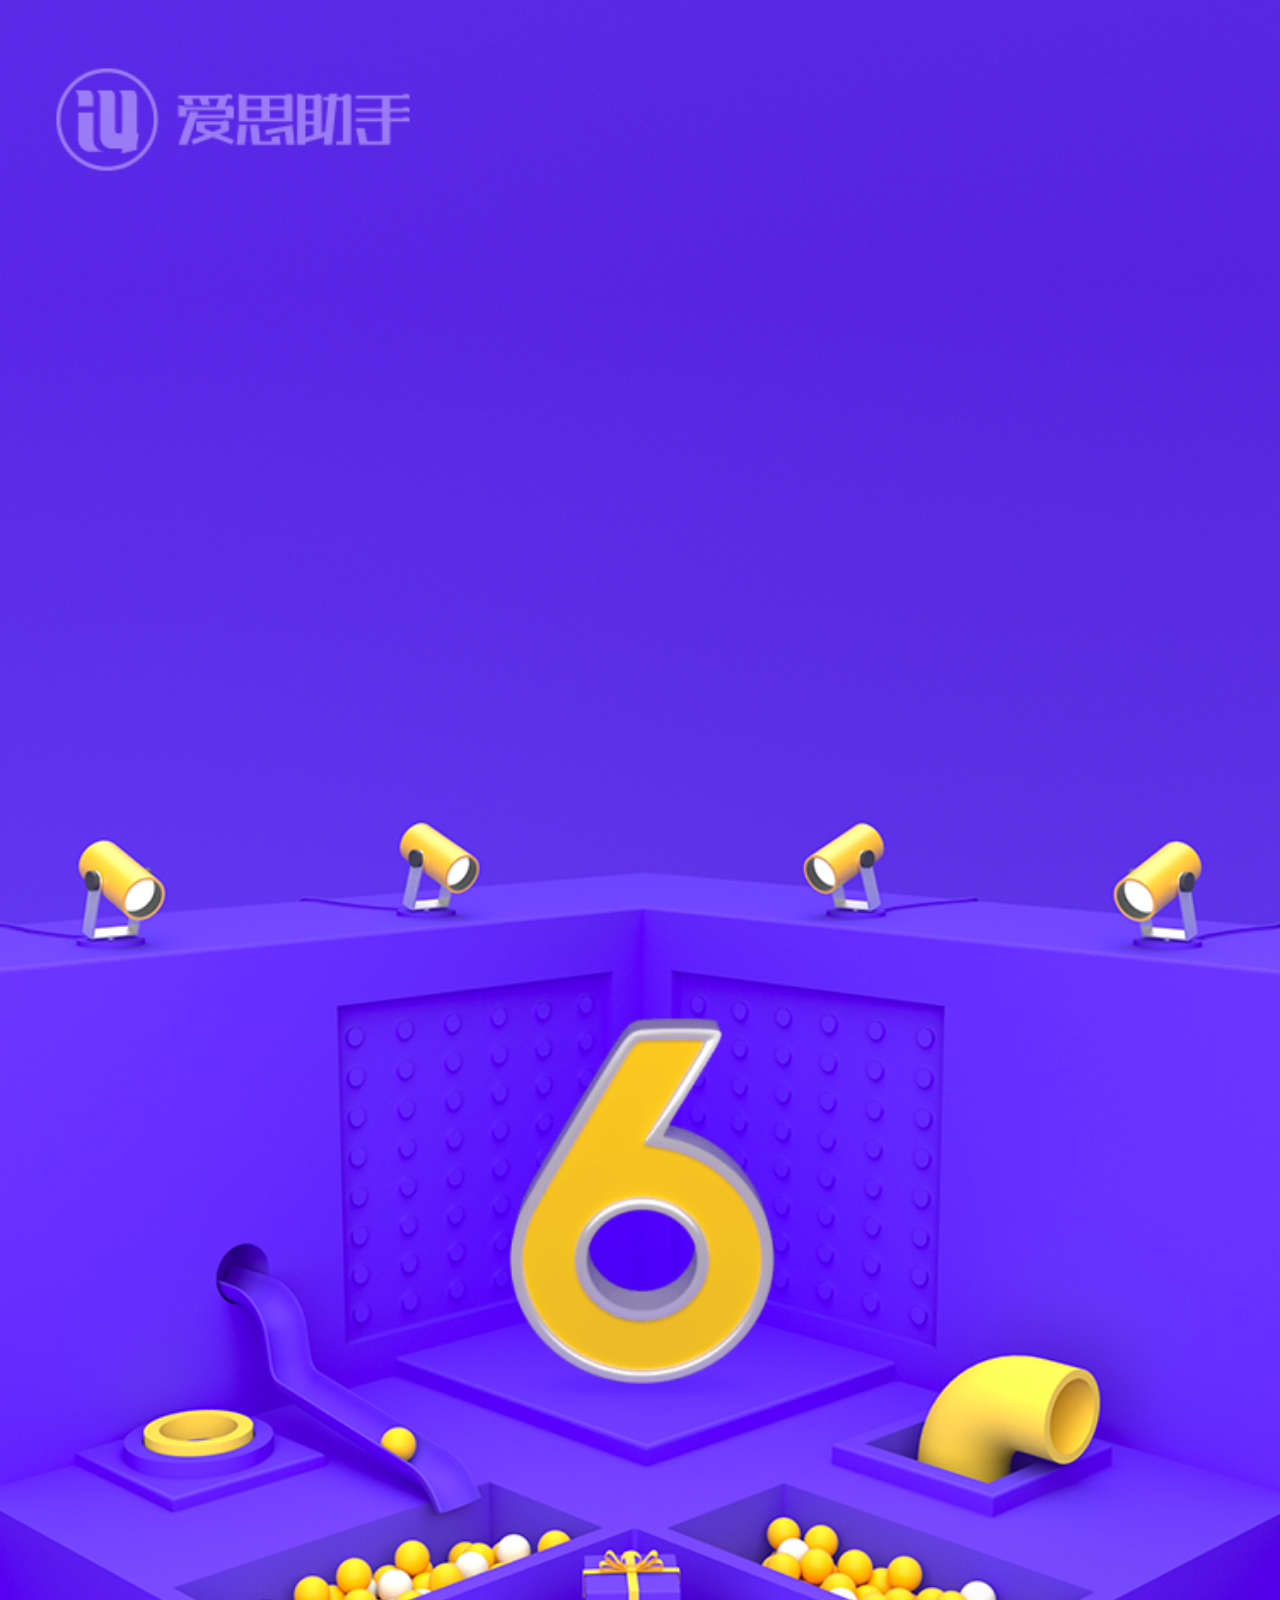
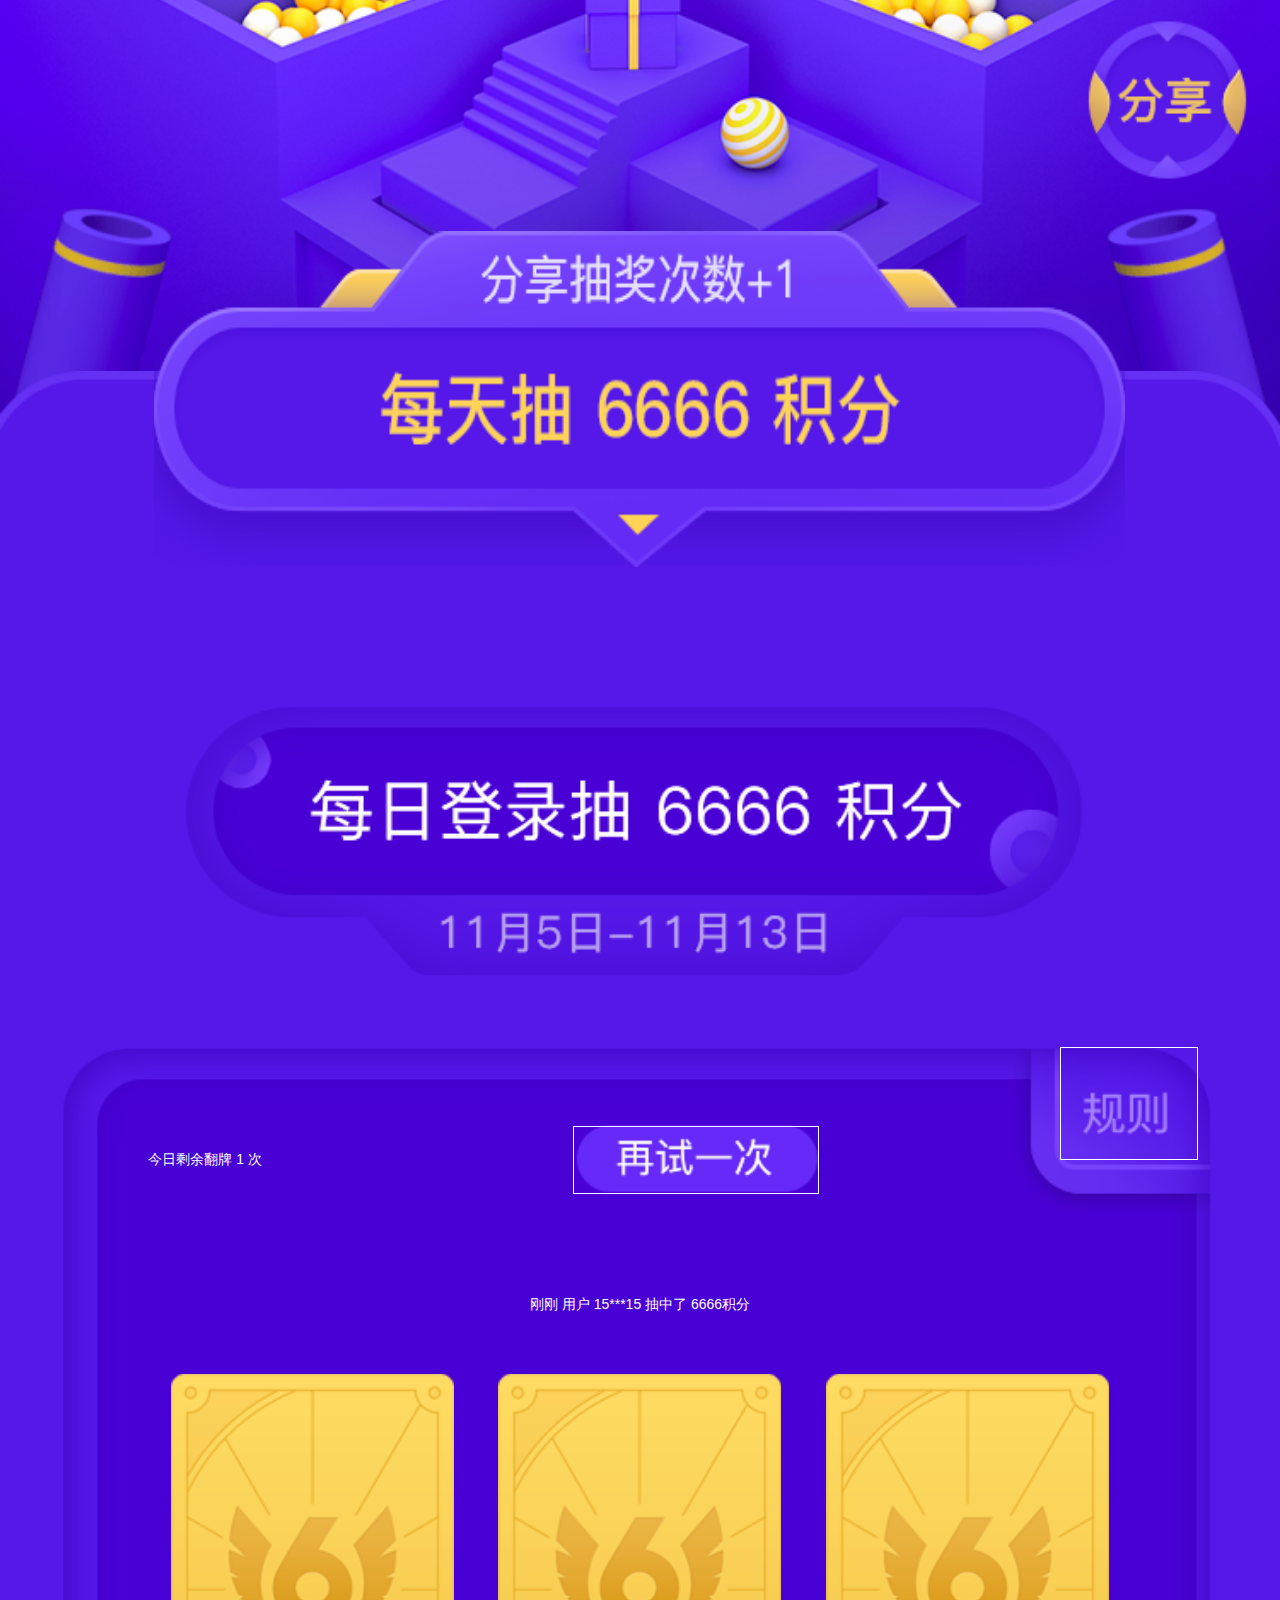
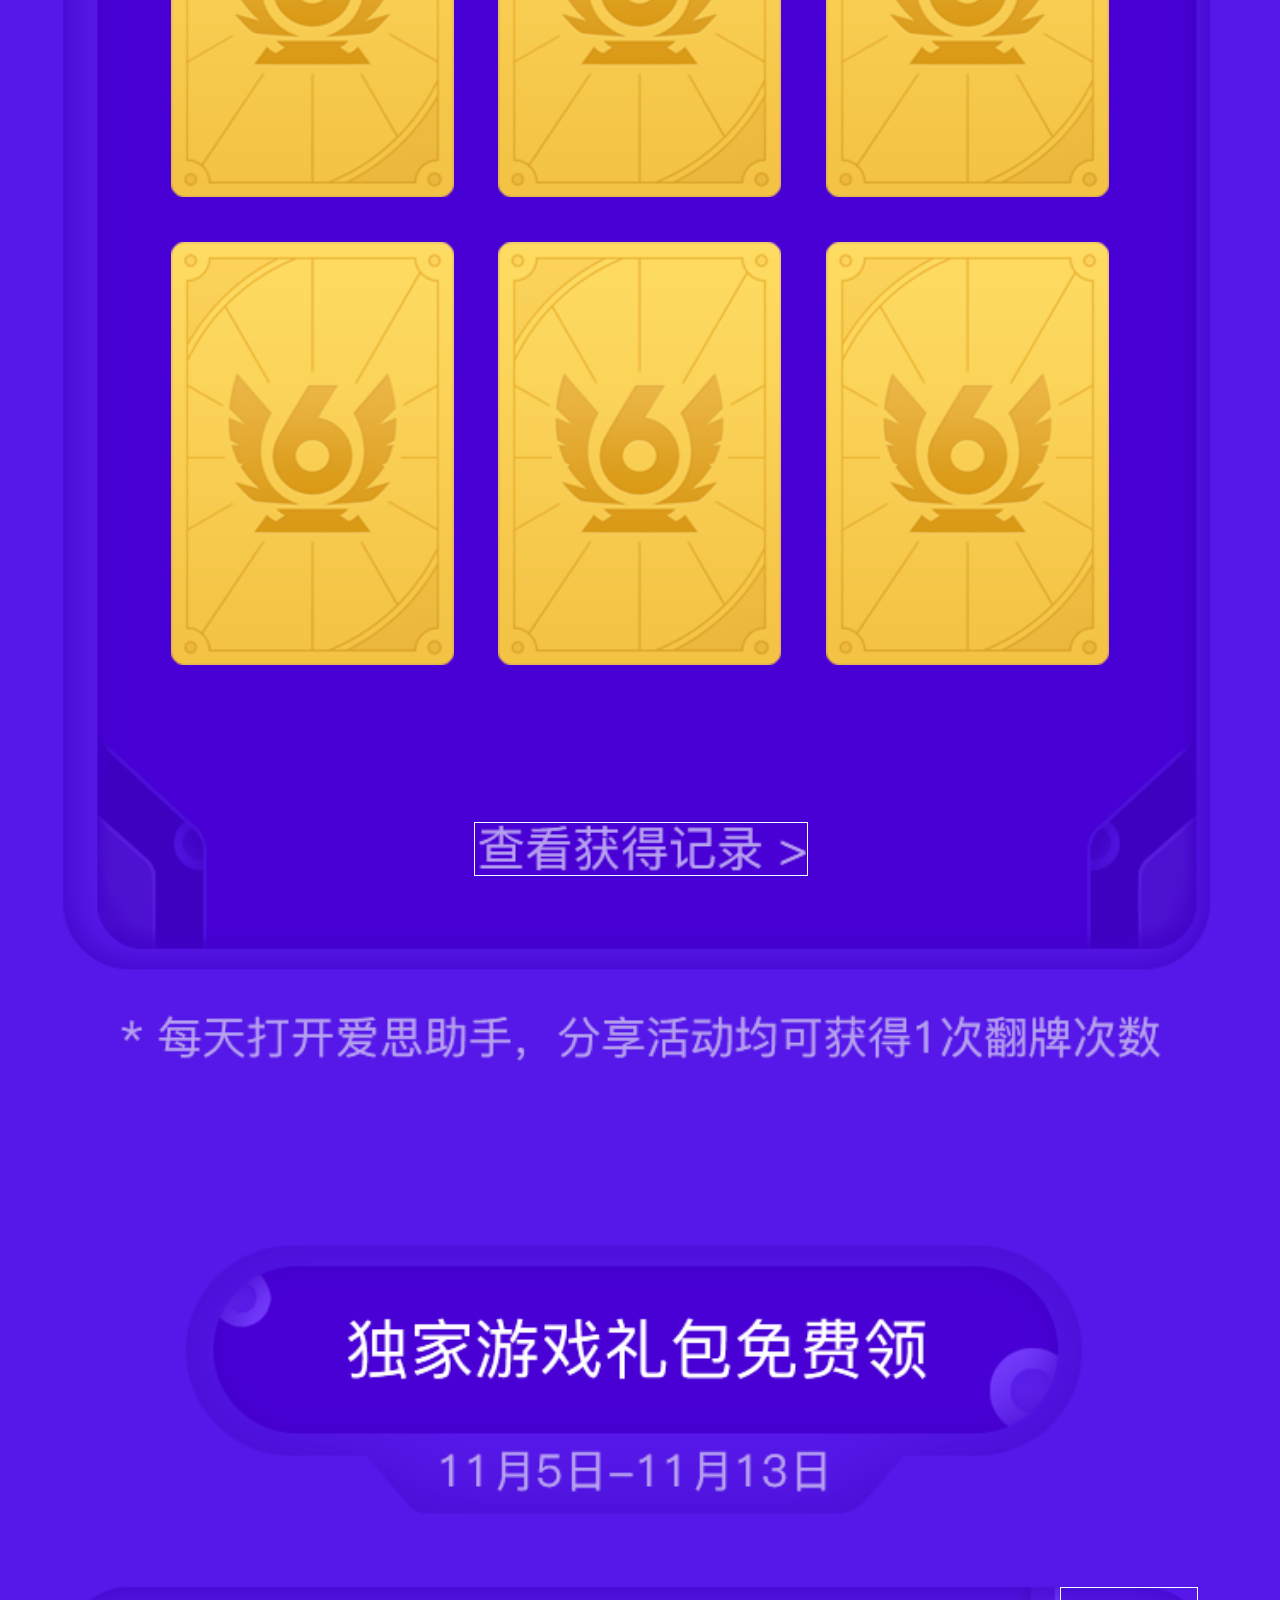
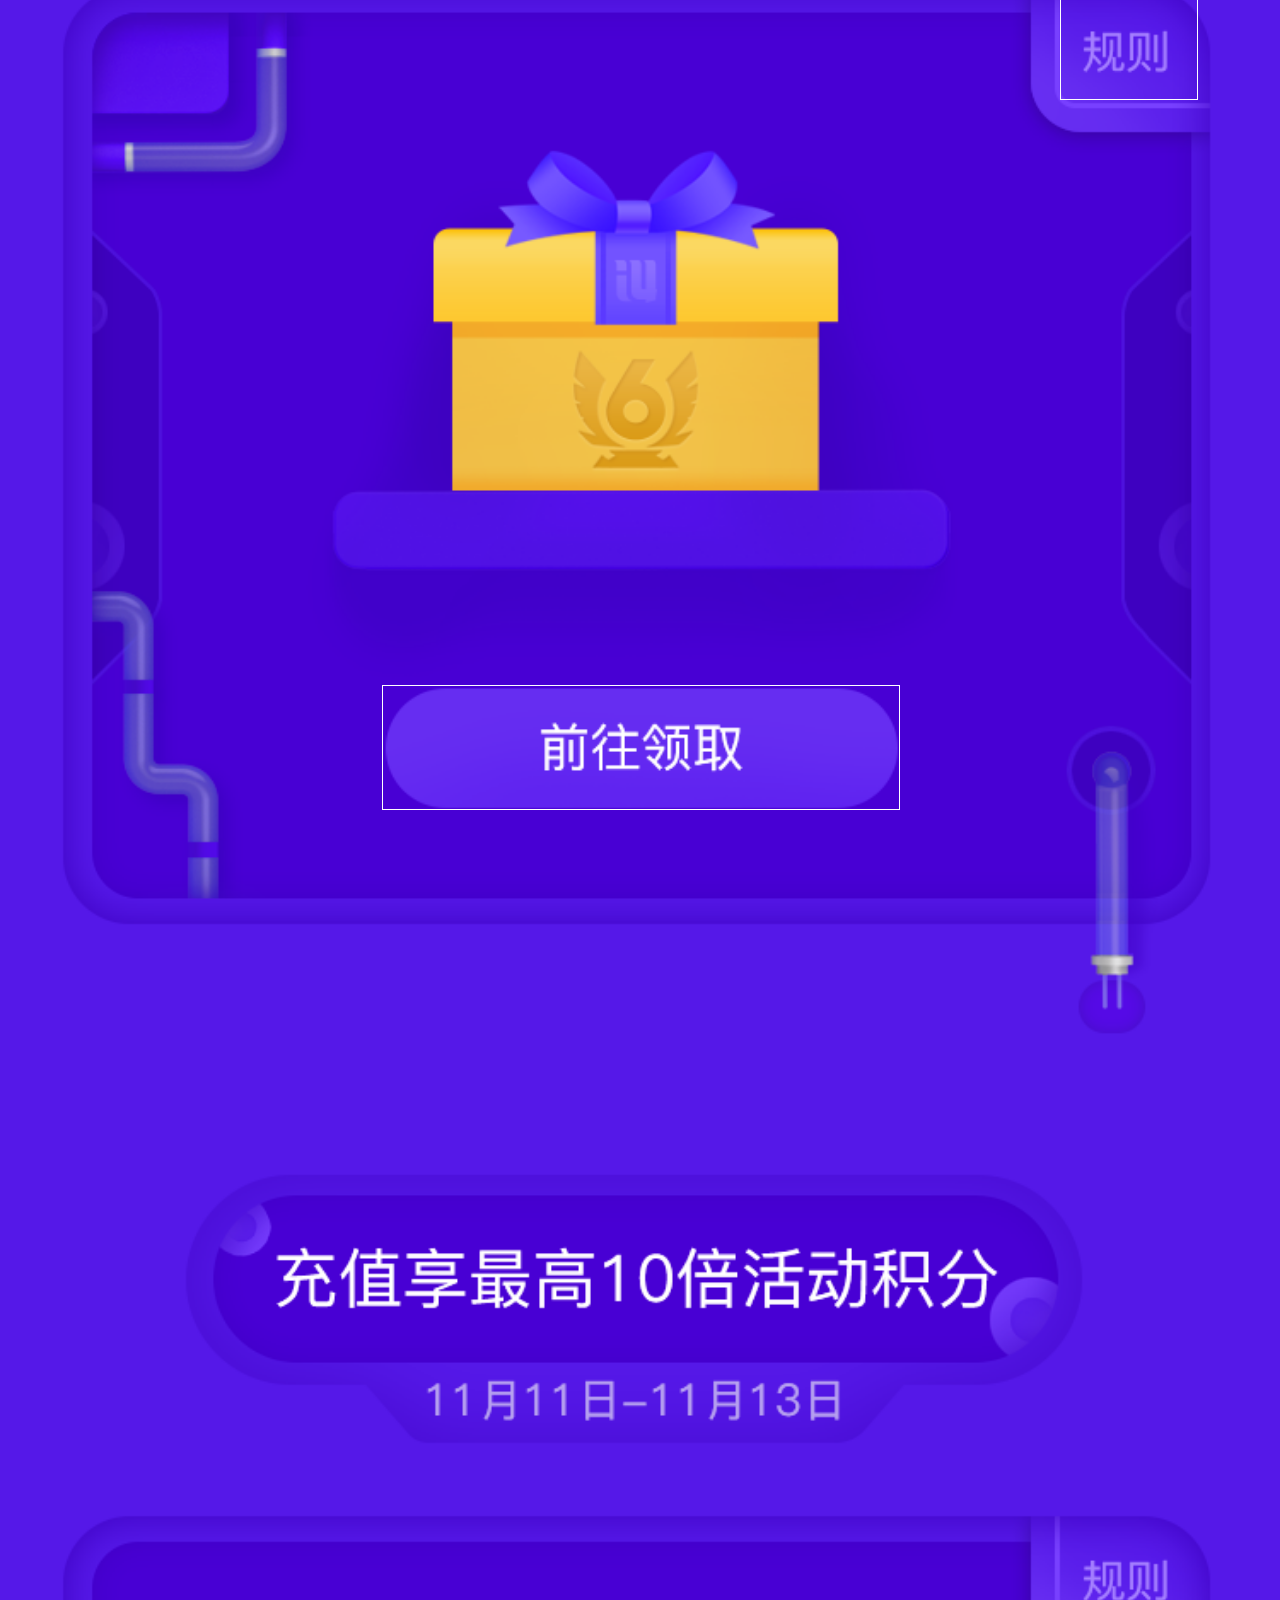
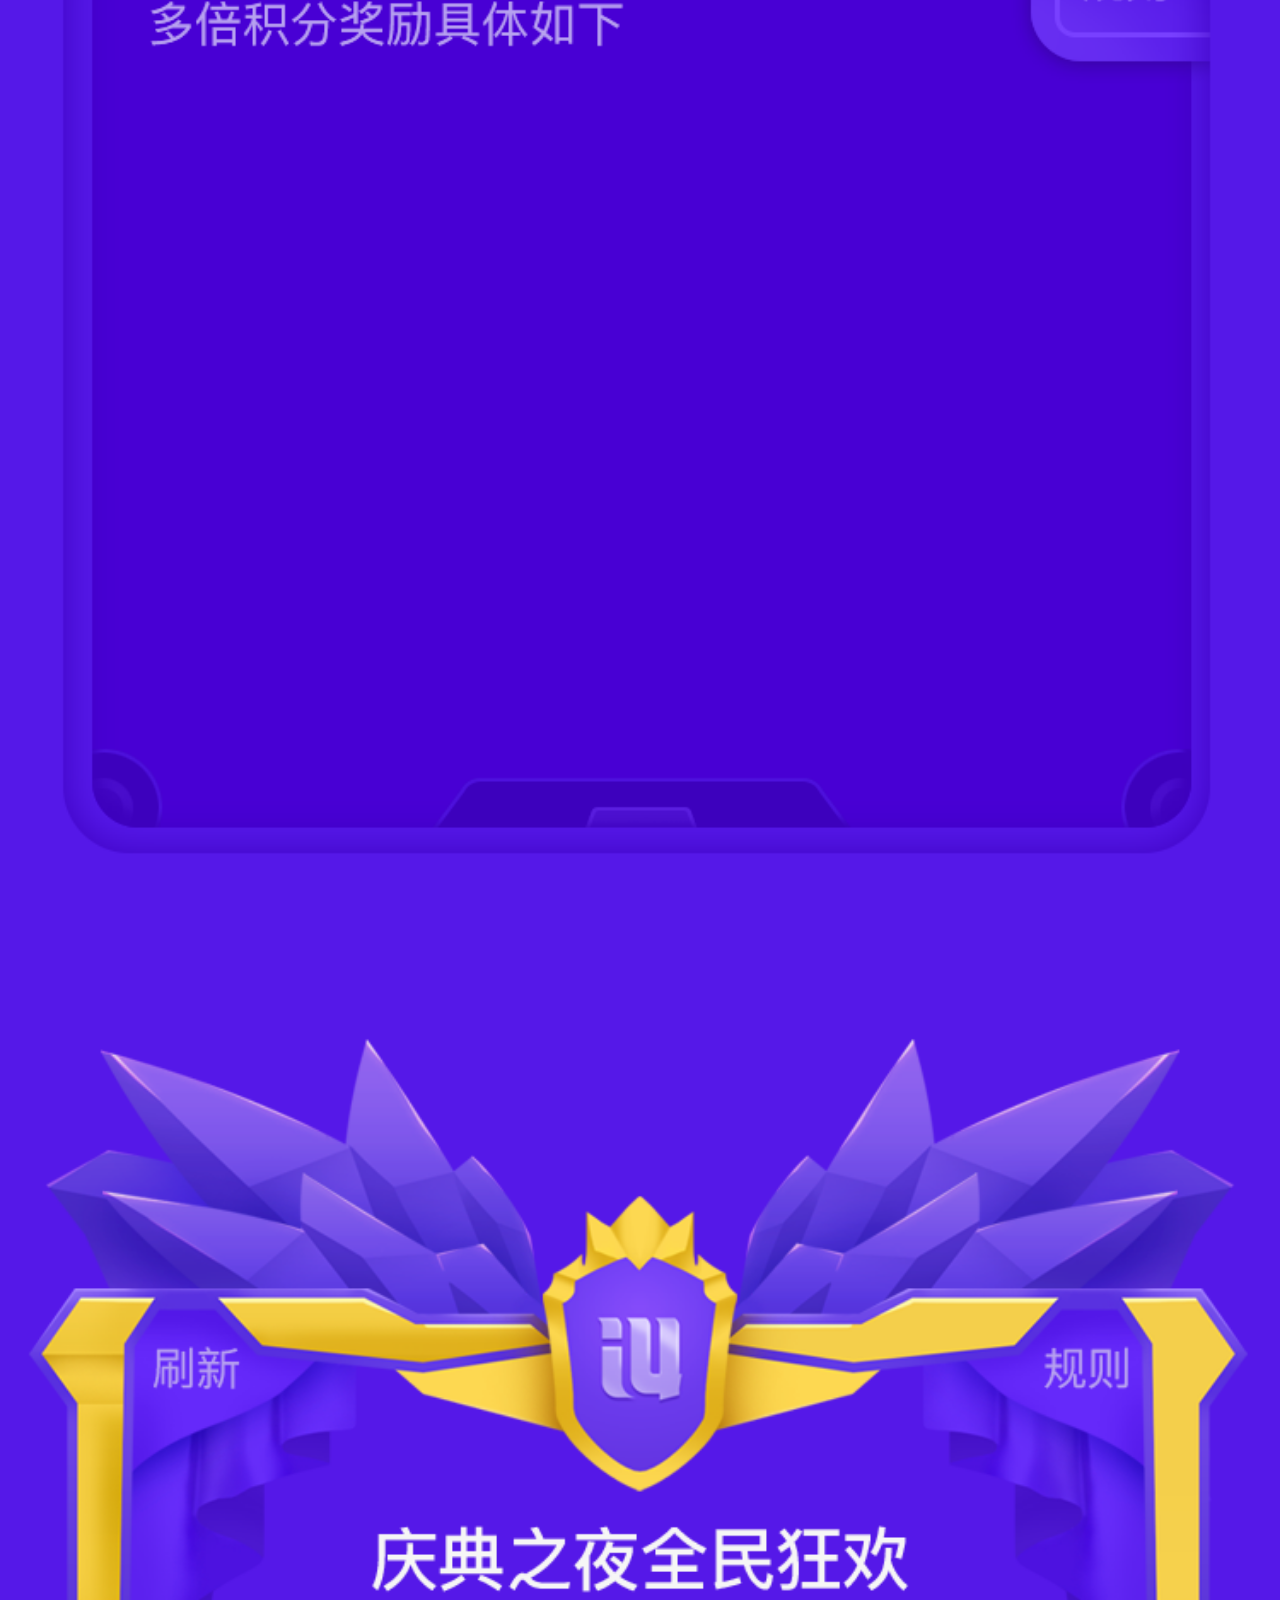
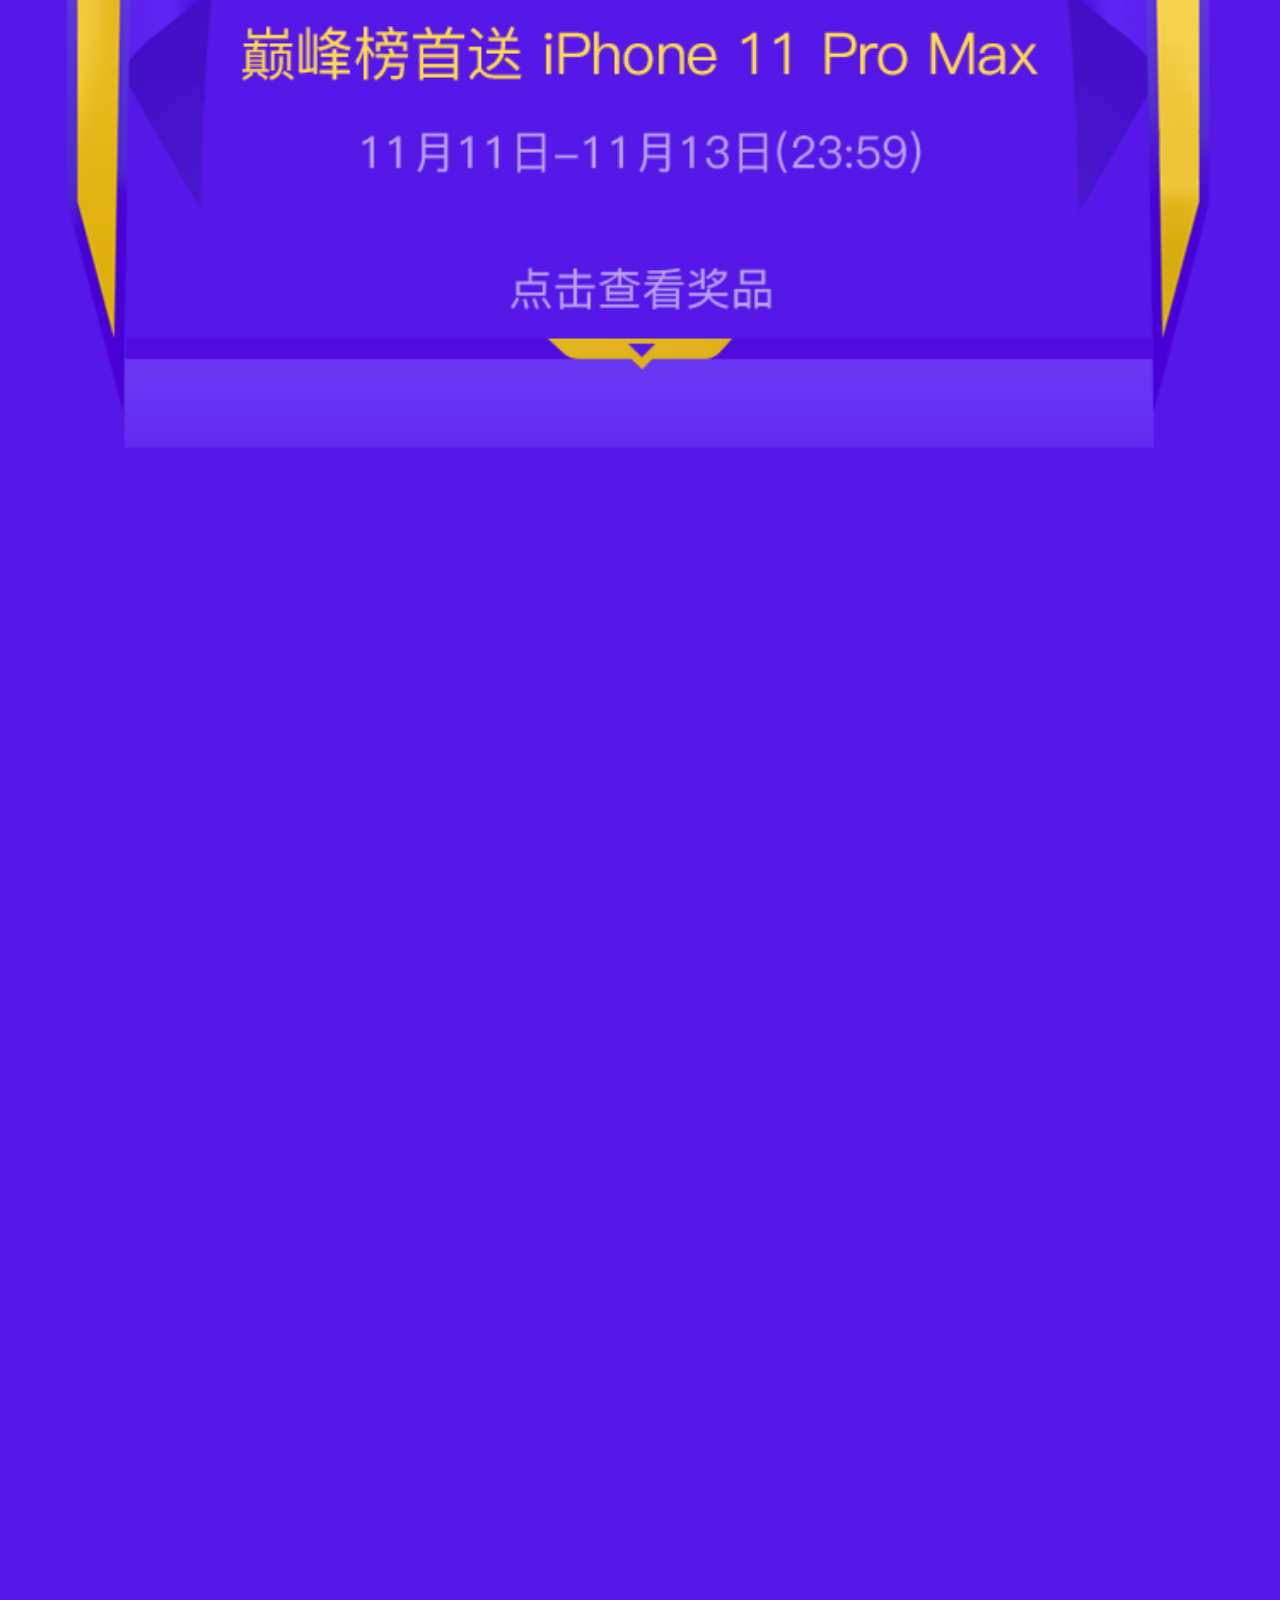
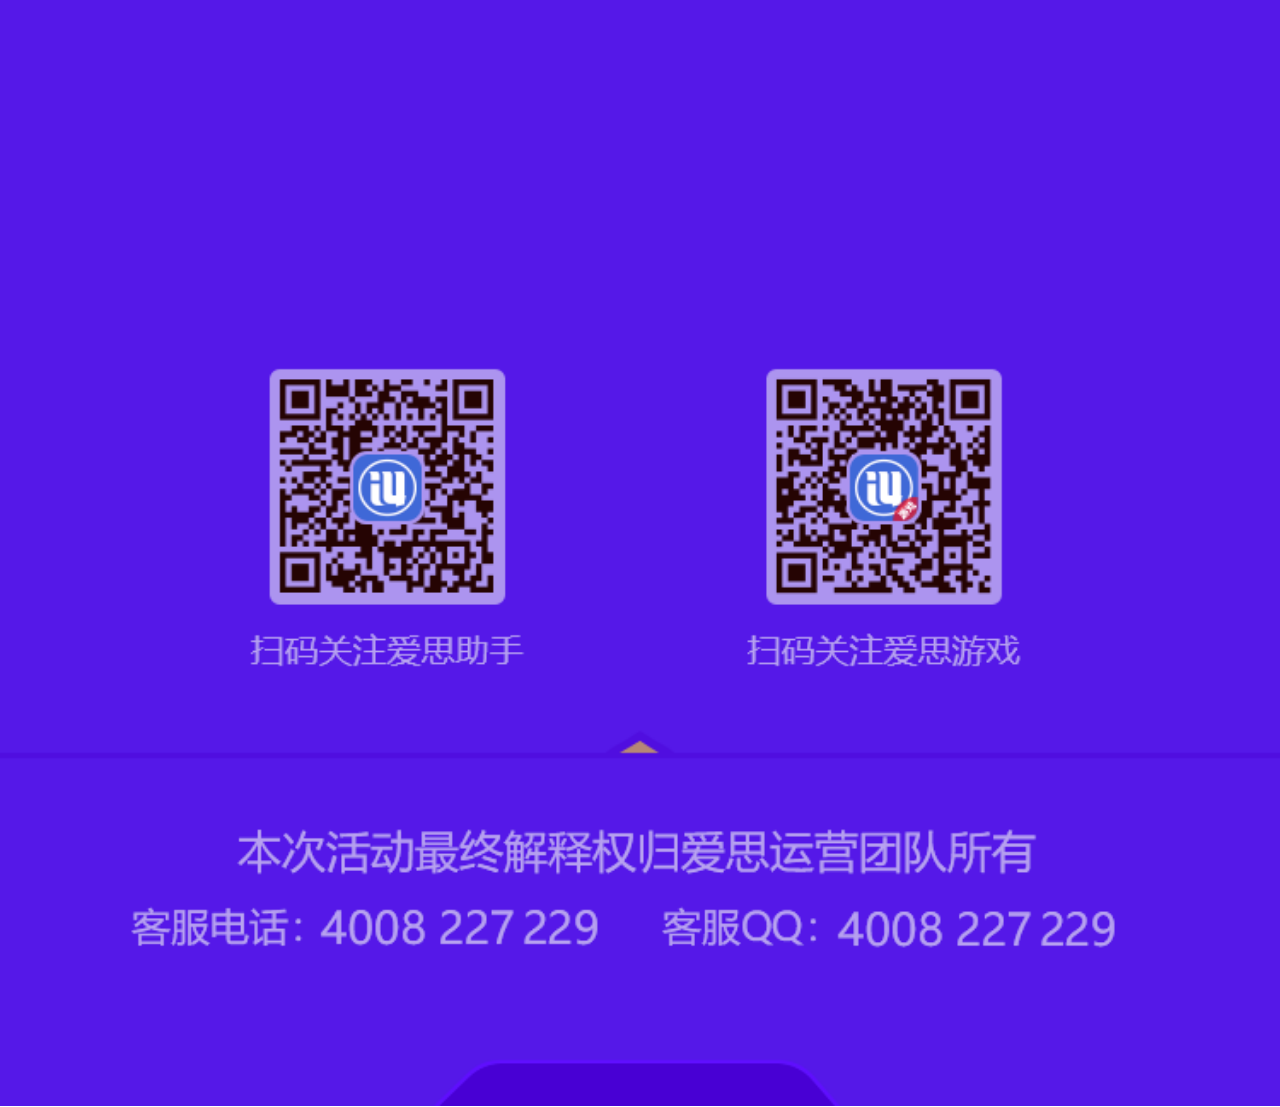
==== index.html @ 92f5e3ea "1" ====
<!DOCTYPE html>
<html lang="en">

<head>
    <meta charset="UTF-8">
    <meta name="viewport"
        content="width=device-width,initial-scale=1.0, minimum-scale=1.0, maximum-scale=1.0, user-scalable=no, viewport-fit=cover">
    <meta http-equiv="X-UA-Compatible" content="ie=edge">
    <meta name="apple-mobile-web-app-status-bar-style" content="black" />
    <meta name="format-detection" content="telephone=no" />
    <meta name="description" content="限时领160元代金券！">
    <title>Document</title>
    <link rel="stylesheet" href="css/lib/common.css">
    <!-- <link rel="stylesheet" href="css/lib/swiper.min.css"> -->
    <link rel="stylesheet" href="css/index.css">
    <link rel="shortcut icon" href="https://d-image.i4.cn/i4web/static2017/img/favicon.png?v=130" />
</head>

<body>
    <!-- <input type="hidden" value="限时领160元代金券！" id="desc">
    <input type="hidden" value="http://d.image.i4.cn/image/icon/2018/03/21/17/1521625241477_492821.png" id="imgUrl"> -->
    <div id="layout">
        <header class="main-top">
            <div></div>
            <div></div>
            <div></div>
        </header>
        <div class="main-center">
            <div class="header"></div>
            <section>
                <div class="c-rule1"></div>
                <p class="s-numberOfTimes middle">今日剩余翻牌 <span>1</span> 次 <span class="c-again"></span></span>
                    <p class="c-title">刚刚 用户 <span>15***15</span> 抽中了 <span>6666积分</span></p>
                    <ul class="clearfix">
                        <li class="a-card"></li>
                        <li class="a-card"></li>
                        <li class="a-card"></li>
                        <li class="a-card"></li>
                        <li class="a-card"></li>
                        <li class="a-card"></li>
                    </ul>
                    <div class="c-record"></div>
            </section>

            <section>
                <div class="c-rule2"></div>
                <div class="c-goForward"></div>
            </section>

            <section>
                <div class="c-rule3"></div>
                <div class="c-ticket1"></div>
                <div class="c-ticket2"></div>
                <div class="c-ticket3"></div>
            </section>

            <section>
                <div class="c-rule4"></div>
                <div class="c-refresh"></div>
                <div class="c-trophy"></div>
                <div class="c-MoreLoad"></div>
            </section>

        </div>
        <footer class="main-footer">

        </footer>

        <script src="js/lib/ajax.js"></script>
        <!-- <script src="js/lib/swiper.min.js"></script> -->
        <!-- <script src="https://res2.wx.qq.com/open/js/jweixin-1.4.0.js"></script> -->
        <!-- <script src="js/lib/frameAnimation.js"></script> -->
        <!-- <script src="js/lib/share.js"></script> -->
        <script src="js/lib/common.js"></script>
        <script src="js/index.js"></script>
</body>

</html>
---- css/lib/common.css ----
/* 基本样式 */
html,
body,
h1,
h2,
h3,
h4,
h5,
h6,
div,
dl,
dt,
dd,
ul,
ol,
li,
p,
blockquote,
pre,
hr,
figure,
table,
caption,
th,
td,
form,
fieldset,
legend,
input,
button,
textarea,
menu {
  margin: 0;
  padding: 0;
}
header,
footer,
section,
article,
aside,
nav,
hgroup,
address,
figure,
figcaption,
menu,
details {
  display: block;
}
h1,
h2,
h3,
h4,
h5,
h6,
small {
  font-size: 100%;
  font-weight: normal;
}
i,
cite,
caption,
em,
var,
code,
strong,
address,
dfn {
  font-style: normal;
  font-weight: normal;
}
img {
  border: none;
}
ol,
ul,
li {
  list-style: none;
}
a {
  color: #555;
  text-decoration: none;
}
a:focus {
  outline: none;
}
a:hover {
  text-decoration: none;
}
a:link {
}
a:visited {
}
a:active {
}
input,
textarea,
select,
button {
  cursor: pointer;
  border: 0;
  background-color: transparent;
  outline: none;
}
table {
  border-collapse: collapse;
  border-spacing: 0;
}
input::-ms-clear,
input::-ms-reveal {
  display: none;
}
/* html {
  overflow-y: scroll;
  font-size: 100px;
} */
html {
  font-size: calc(100vw / 7.5);
  /* font-size: 100px; */
}

body {
  background: #fff;
  color: #555;
  font-size: 14px;
  font-family: "Microsoft Yahei", "Helvetica Neue", Arial, sans-serif;
  padding-top: calc(constant(safe-area-inset-top) * 2);
  /* iOS 11.0-iOS 11.1 */
  padding-top: calc(env(safe-area-inset-top) * 2);
  /* iOS 11.2 */
  padding-left: calc(constant(safe-area-inset-left) * 2);
  padding-left: calc(env(safe-area-inset-left) * 2);
  padding-right: calc(constant(safe-area-inset-right) * 2);
  padding-right: calc(env(safe-area-inset-right) * 2);
  padding-bottom: calc(constant(safe-area-inset-bottom) * 2);
  padding-bottom: calc(env(safe-area-inset-bottom) * 2);
}

.middle::before {
  content: " ";
  display: inline-block;
  vertical-align: middle;
  height: 100%;
}
.clearfix:after {
  content: ".";
  display: block;
  height: 0;
  clear: both;
  visibility: hidden;
  overflow: hidden;
}
.clearfix {
  *zoom: 1;
}

#layout {
  overflow: hidden;
  box-sizing: border-box;
  position: relative;
}

/* 基本样式 */

.modal-open {
  position: fixed;
  height: 100%;
}
/* 单行 */
.moreWord {
  overflow: hidden;
  text-overflow: ellipsis; /*超出部分以省略号显示*/
  white-space: nowrap;
}
/* 多行 */
.moreMWord {
  display: -webkit-box;
  overflow: hidden;
  word-break: break-all;
  text-overflow: ellipsis;
  -webkit-line-clamp: 2; /* 可以显示的行数，超出部分用...表示*/
  /* autoprefixer: off */
  -webkit-box-orient: vertical;
  /* autoprefixer: on */
}

.m-mask {
  position: fixed;
  top: 0;
  left: 0;
  right: 0;
  bottom: 0;
  background: rgba(0, 0, 0, 0.3);
  z-index: 10;
}

.m-basePopup {
  width: 6rem;
  height: 5rem;
  position: absolute;
  top: 50%;
  left: 50%;
  transform: translate(-50%, -50%);
  -webkit-transform: translate(-50%, -50%);
  overflow: hidden;
  background: #fff;
}

.close {
  font-size: 0.23rem;
  text-align: center;
  position: absolute;
  right: 0.14rem;
  top: 0.05rem;
  width: 0.3rem;
}

.m-wrap-btn > button {
  width: 2rem;
  height: 0.6rem;
  line-height: 0.6rem;
  font-size: 0.23rem;
  text-align: center;
  cursor: pointer;
  display: inline-block;
  border: 0;
  background-color: transparent;
  outline: none;
}
.m-wrap-btn > button:nth-of-type(1) {
  color: #fff;
  background: #2878ff;
  border: 0.01rem solid #2878ff;
}
.m-wrap-btn > button:nth-of-type(2) {
  color: #333;
  background: #fff;
  border: 0.01rem solid #999;
}
.m-wrap-btn {
  text-align: center;
}
.m-wrapPopup {
  height: calc(100% - 1.45rem);
  margin-top: 0.36rem;
  font-size: 0.23rem;
  overflow: auto;
}
---- css/index.css ----
.main-top {
  width: 7.5rem;
  height: 12.65rem;
  background: url("../image/main-top.png") no-repeat;
  background-size: 100% 100%;
  position: relative;
}
.main-top > div:nth-child(2) {
  width: 3rem;
  height: 3rem;
  background: url("../image/six-snow23.png") no-repeat;
  background-size: auto 100%;
  position: absolute;
  top: 5.54rem;
  left: 2.34rem;
  -webkit-animation: snow 2s steps(22, end) 0ms infinite normal;
          animation: snow 2s steps(22, end) 0ms infinite normal;
}
.main-top > div:nth-child(3) {
  width: 100%;
  height: 5rem;
  background: url("../image/cannon-snow24.png") no-repeat;
  background-size: auto 100%;
  position: absolute;
  bottom: 0.65rem;
  left: 0;
  -webkit-animation: snow 2s steps(23, end) 0ms infinite normal;
          animation: snow 2s steps(23, end) 0ms infinite normal;
}

@-webkit-keyframes snow {
  0% {
    background-position-x: 0;
  }
  100% {
    background-position-x: 100%;
  }
}

@keyframes snow {
  0% {
    background-position-x: 0;
  }
  100% {
    background-position-x: 100%;
  }
}
.main-center {
  width: 7.5rem;
  height: 46.84rem;
  background: url("../image/main-center.png") no-repeat;
  background-size: 100% 100%;
  position: relative;
  margin-top: -1.1rem;
}
.main-center .header {
  width: 5.69rem;
  height: 1.97rem;
  background: url("../image/main-tab.png") no-repeat;
  background-size: 100% 100%;
  position: absolute;
  top: -0.82rem;
  left: 0.905rem;
}
.main-center > section:nth-of-type(1) {
  position: absolute;
  top: 3.96rem;
  height: 8.95rem;
  font-size: 14px;
  color: #fff;
}
.main-center > section:nth-of-type(1) .c-rule1 {
  position: absolute;
  right: 0;
  width: 0.8rem;
  height: 0.65rem;
  margin-right: 0.48rem;
  cursor: pointer;
  border: 1px solid;
}
.main-center > section:nth-of-type(1) .s-numberOfTimes {
  padding-top: 0.46rem;
  height: 0.4rem;
  padding-left: 0.87rem;
  position: relative;
  display: inline-block;
}
.main-center > section:nth-of-type(1) .s-numberOfTimes .c-again {
  position: absolute;
  left: 3.36rem;
  display: inline-block;
  height: 0.4rem;
  width: 1.44rem;
  border: 1px solid;
  -webkit-box-sizing: border-box;
          box-sizing: border-box;
  vertical-align: middle;
  cursor: pointer;
}
.main-center > section:nth-of-type(1) .c-title {
  text-align: center;
  margin: 0.6rem 0 0.35rem 0;
}
.main-center > section:nth-of-type(1) > ul {
  padding: 0 1rem;
}
.main-center > section:nth-of-type(1) > ul .a-card {
  cursor: pointer;
  width: 1.66rem;
  height: 2.48rem;
  background: url("../image/card-s.png") no-repeat;
  background-size: 100% 100%;
  float: left;
  margin-right: 0.26rem;
}
.main-center > section:nth-of-type(1) > ul .a-card:nth-child(3n) {
  margin-right: 0;
}
.main-center > section:nth-of-type(1) > ul .a-card:nth-child(n + 4) {
  margin-top: 0.26rem;
}
.main-center > section:nth-of-type(1) .c-record {
  position: absolute;
  height: 0.3rem;
  width: 1.94rem;
  border: 1px solid;
  bottom: 0.58rem;
  left: 2.78rem;
  cursor: pointer;
}
.main-center > section:nth-of-type(2) {
  position: absolute;
  top: 16.5rem;
  width: 100%;
  height: 4.82rem;
  color: #fff;
}
.main-center > section:nth-of-type(2) .c-rule2 {
  position: absolute;
  right: 0;
  width: 0.8rem;
  height: 0.65rem;
  margin-right: 0.48rem;
  cursor: pointer;
  border: 1px solid;
}
.main-center > section:nth-of-type(2) .c-goForward {
  position: absolute;
  bottom: 0;
  width: 3.02rem;
  height: 0.72rem;
  border: 1px solid;
  left: 2.24rem;
}

.main-footer {
  width: 7.5rem;
  height: 4.35rem;
  background: url("../image/main-footer.png") no-repeat;
  background-size: 100% 100%;
  margin-top: -1px;
}
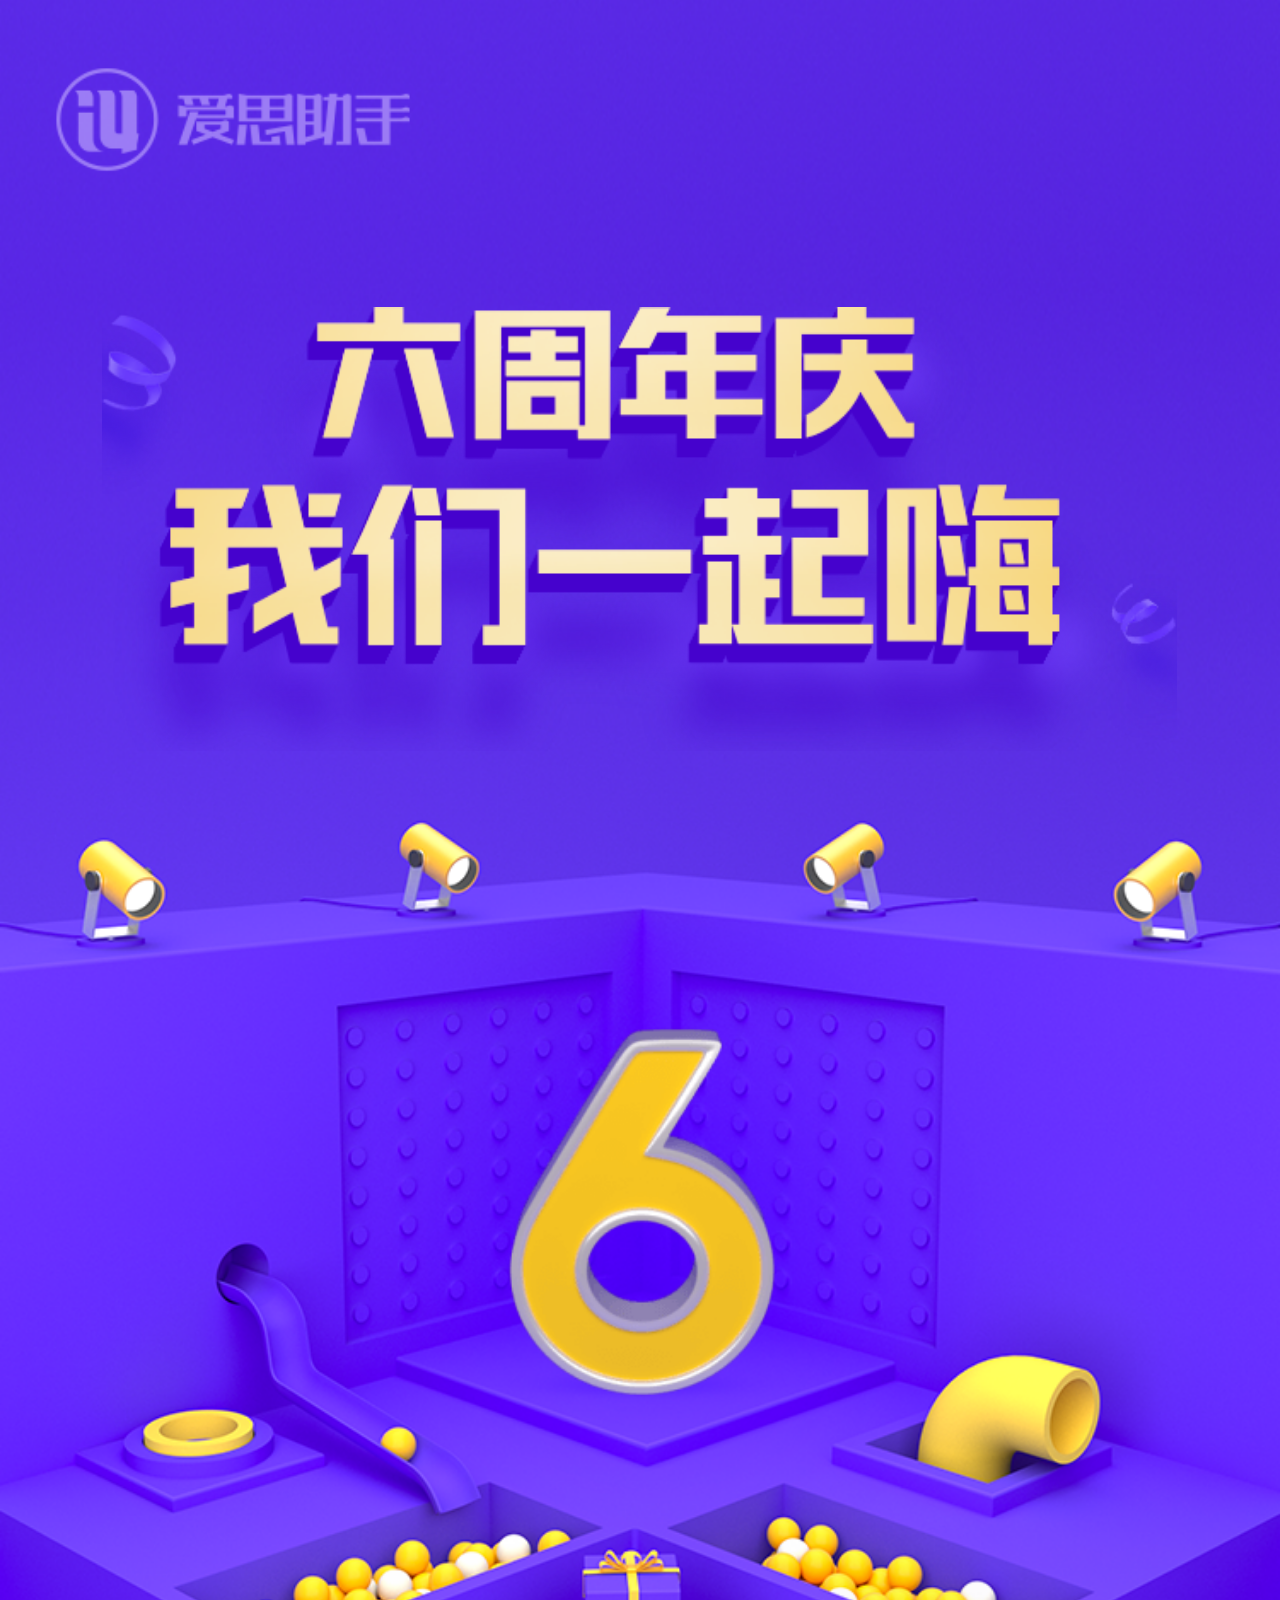
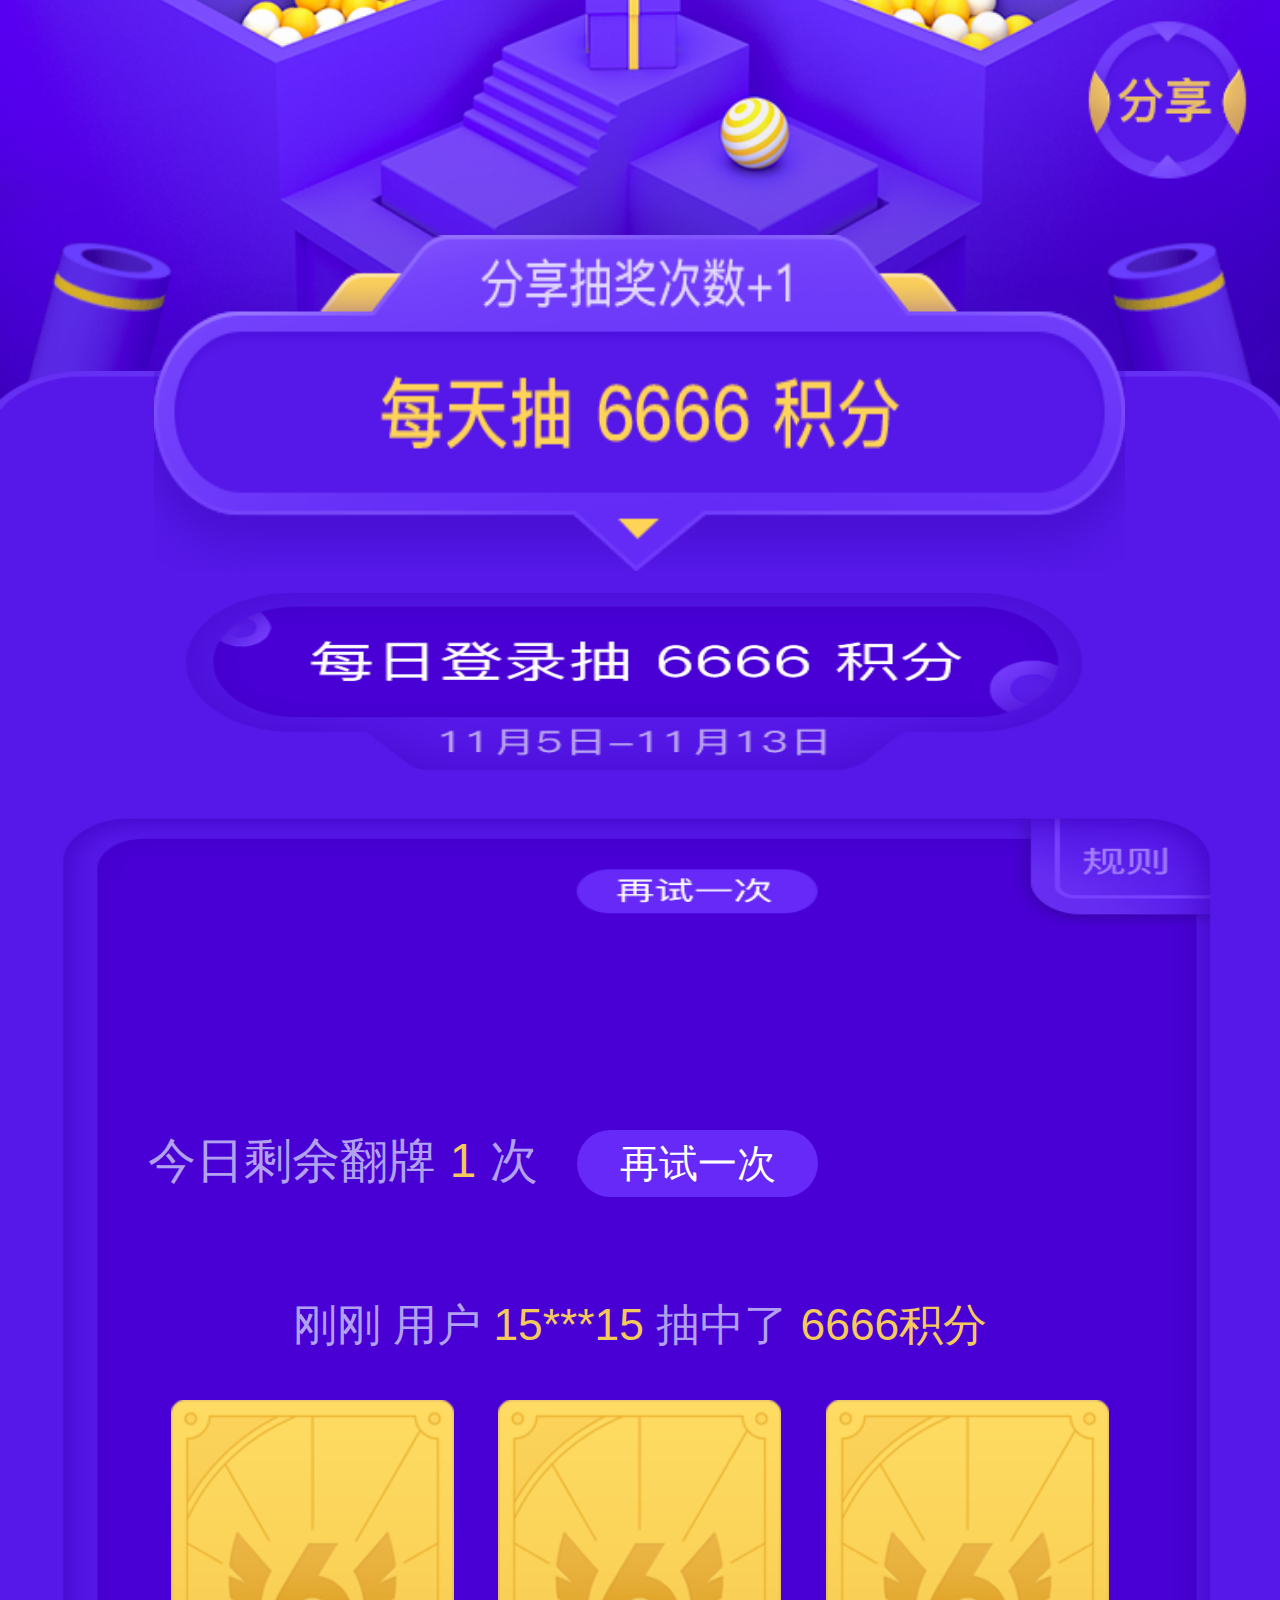
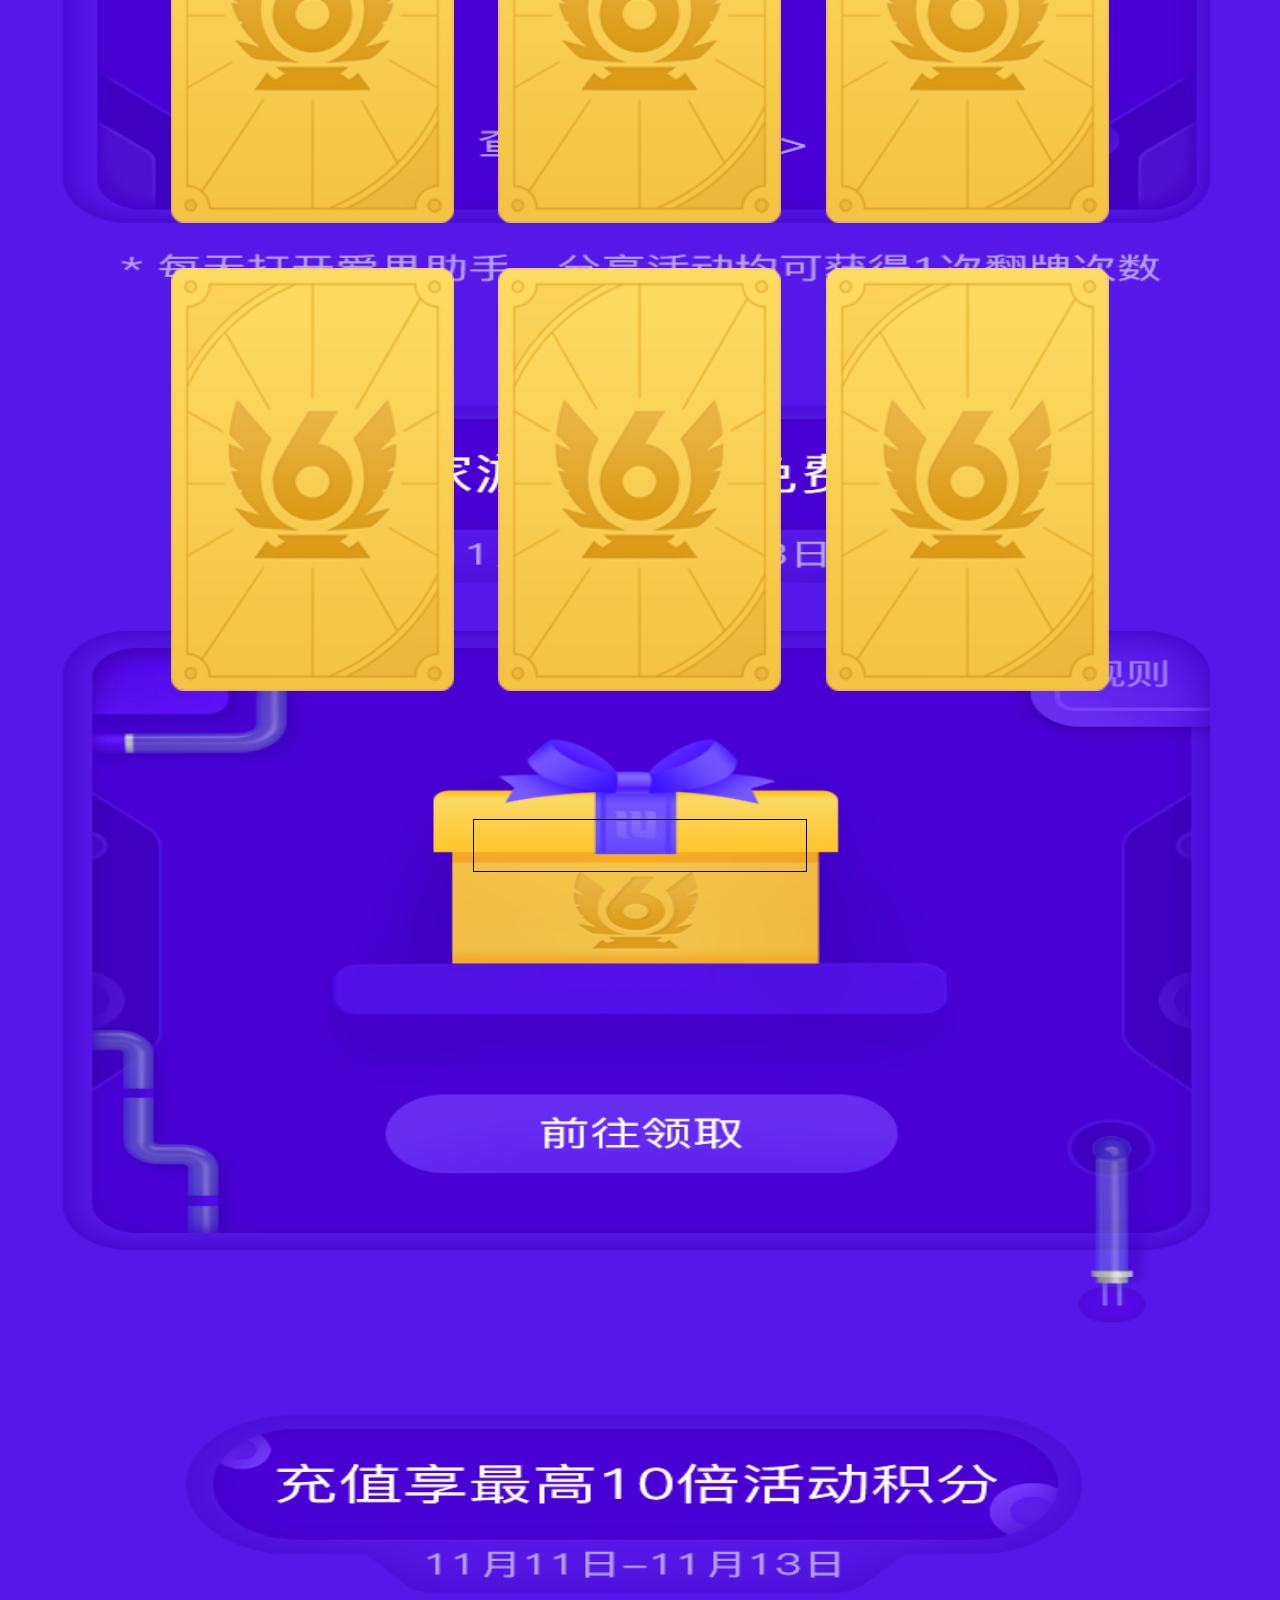
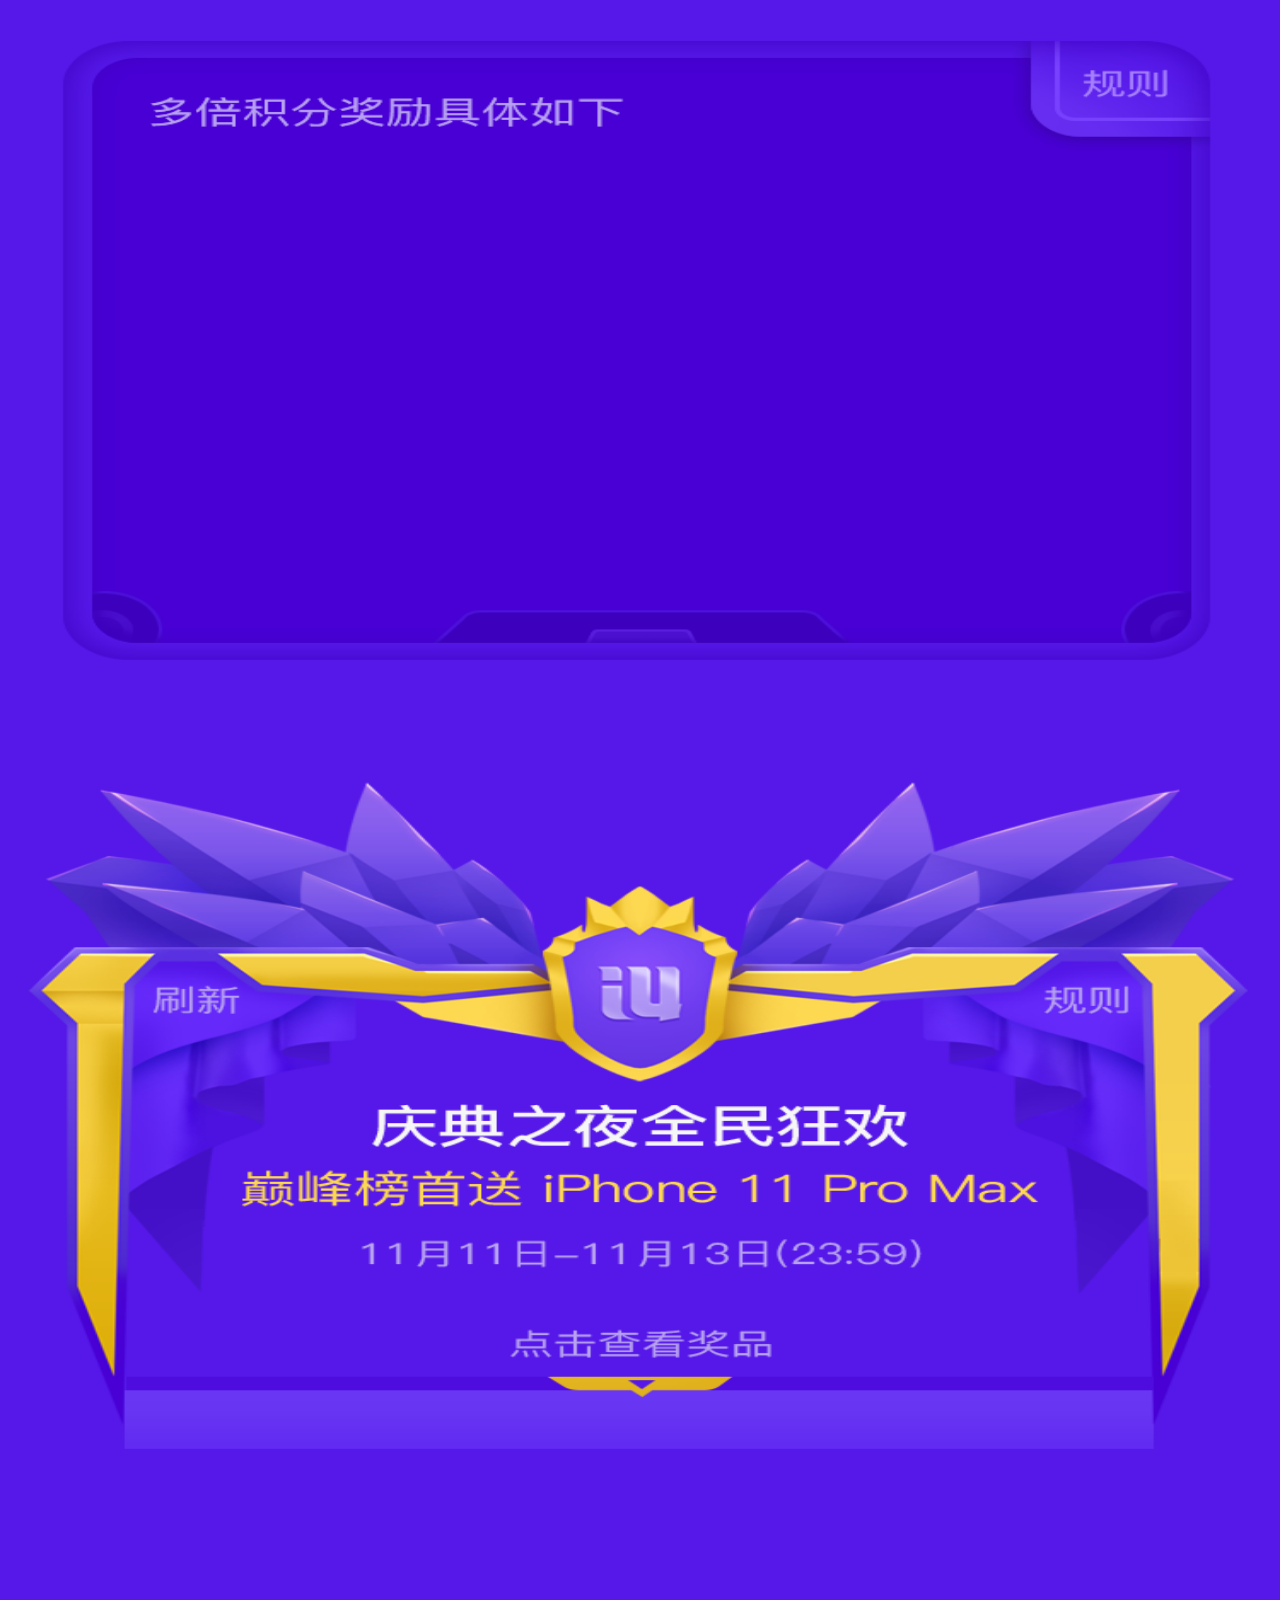
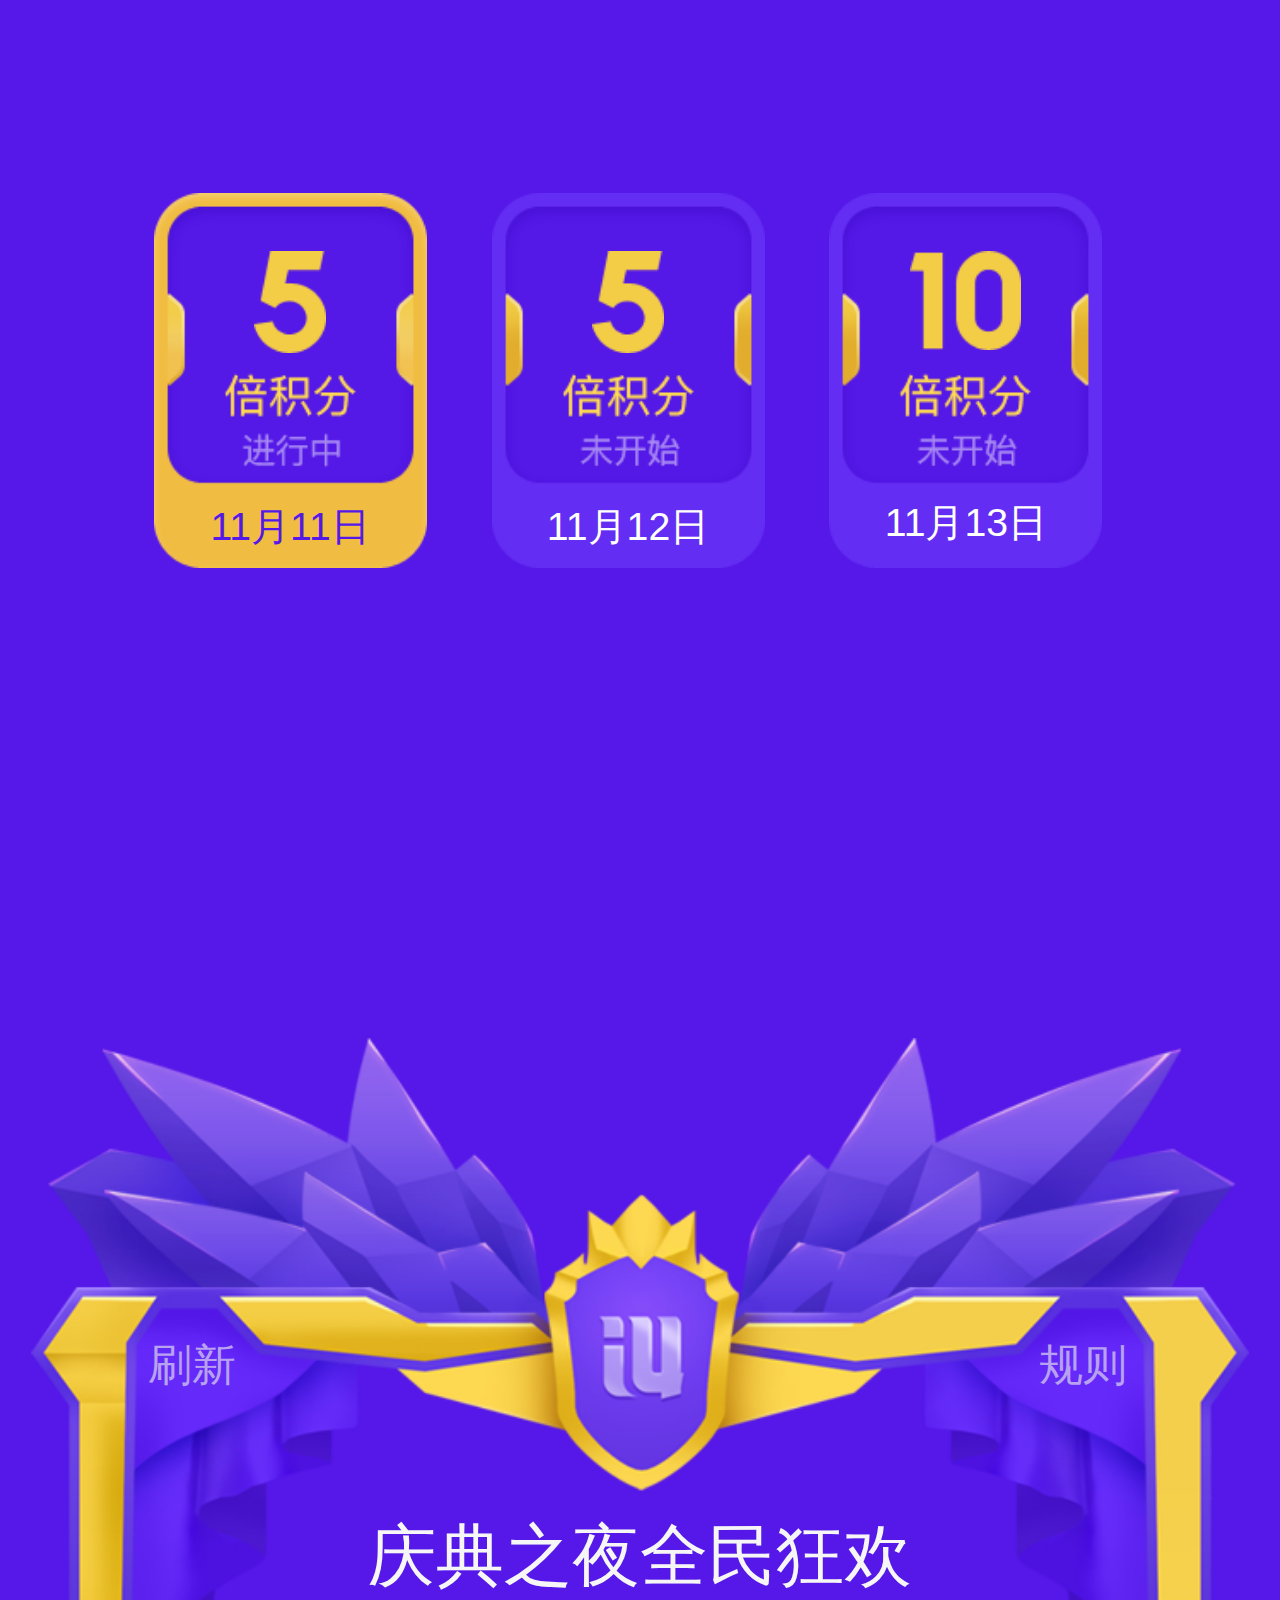
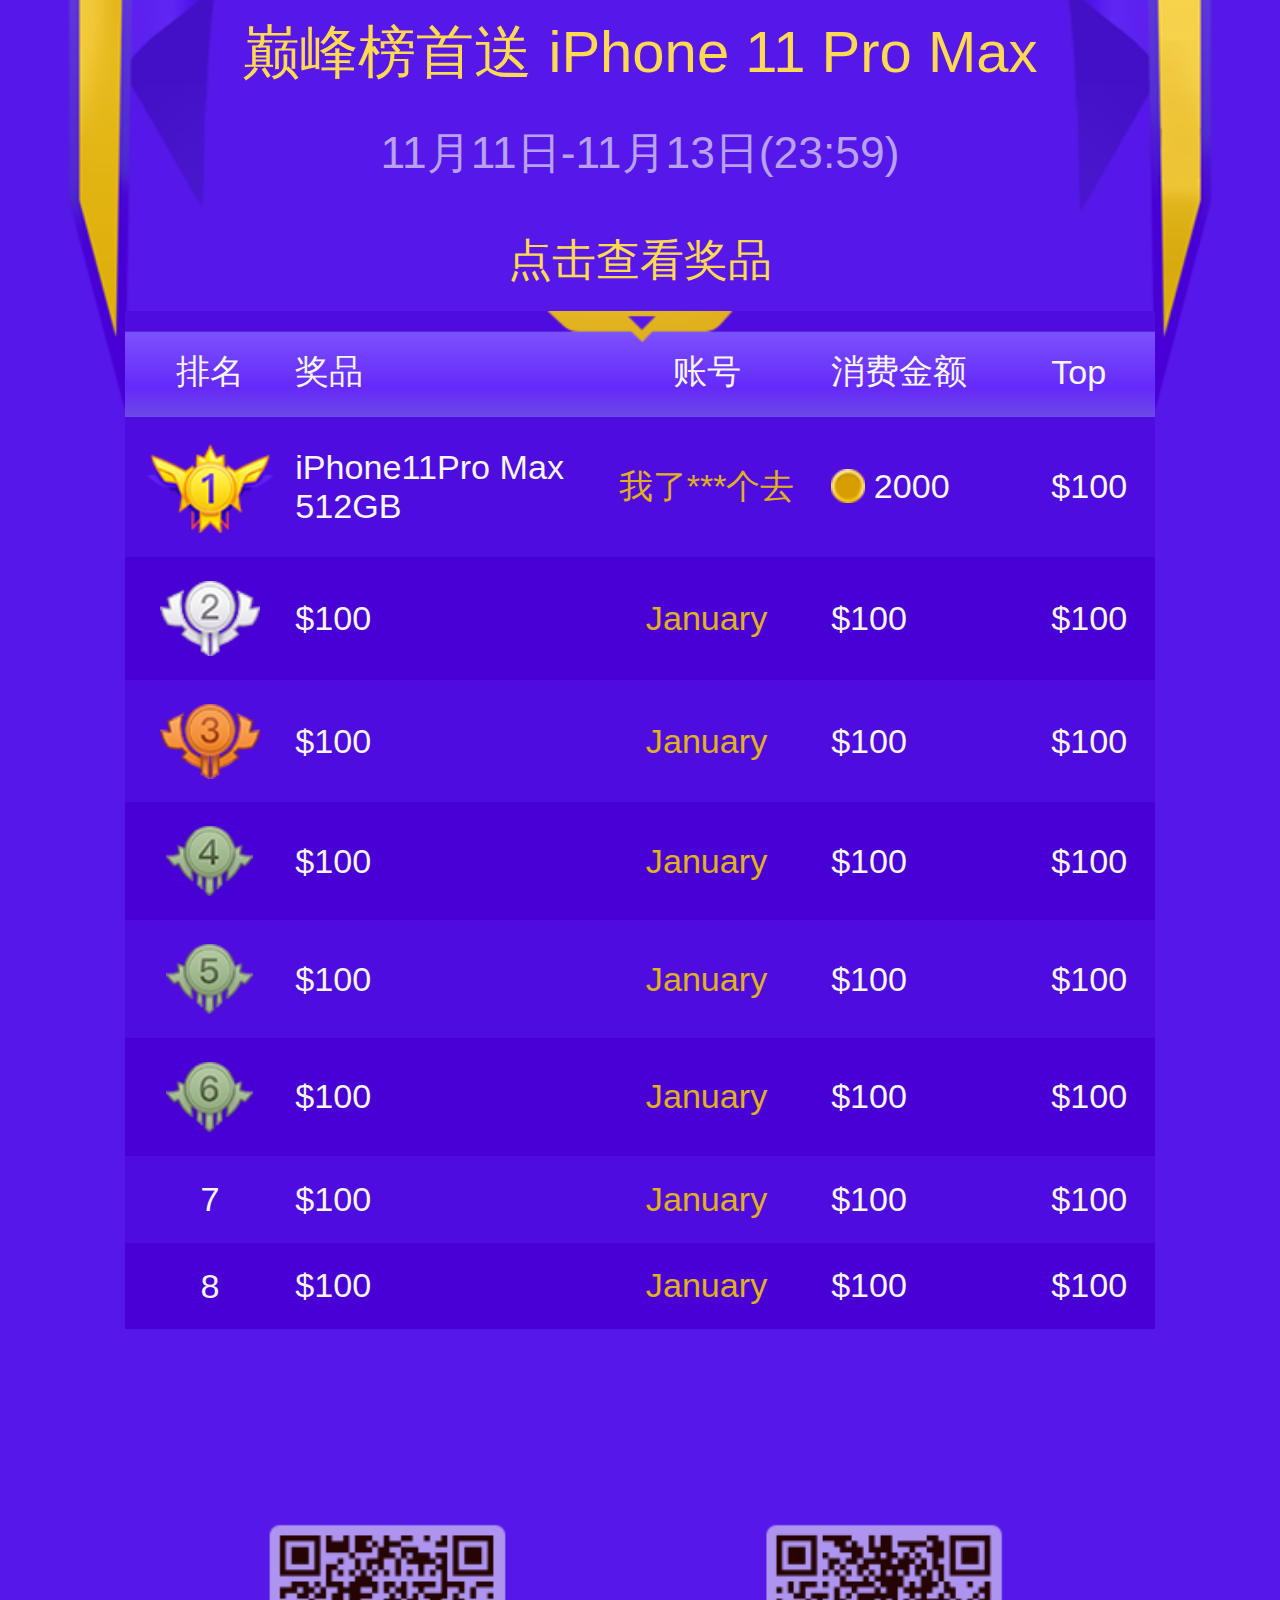
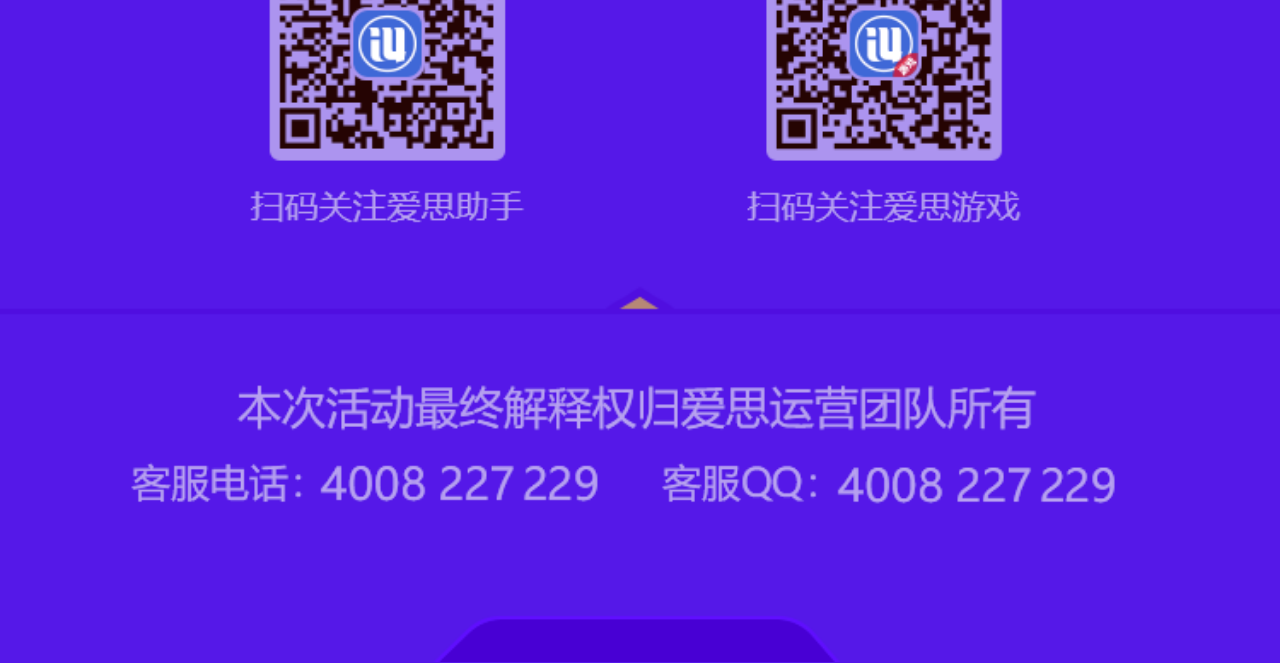
==== commit 138ff9b7: "1" ====
--- a/index.html
+++ b/index.html
@@ -25,54 +25,171 @@
             <div></div>
             <div></div>
         </header>
-        <div class="main-center">
+        <div class="main-center nullu">
             <div class="header"></div>
             <section>
-                <div class="c-rule1"></div>
-                <p class="s-numberOfTimes middle">今日剩余翻牌 <span>1</span> 次 <span class="c-again"></span></span>
-                    <p class="c-title">刚刚 用户 <span>15***15</span> 抽中了 <span>6666积分</span></p>
-                    <ul class="clearfix">
-                        <li class="a-card"></li>
-                        <li class="a-card"></li>
-                        <li class="a-card"></li>
-                        <li class="a-card"></li>
-                        <li class="a-card"></li>
-                        <li class="a-card"></li>
-                    </ul>
-                    <div class="c-record"></div>
+                <div class="c-rule1 clearfix"></div>
+                <p class="s-numberOfTimes">
+                    今日剩余翻牌
+                    <span>1</span> 次
+                </p>
+                <button class="c-again">再试一次</button>
+                <p class="c-title">
+                    刚刚 用户
+                    <span>15***15</span>
+                    抽中了
+                    <span>6666积分</span>
+                </p>
+                <ul class="clearfix">
+                    <li class="a-card"></li>
+                    <li class="a-card"></li>
+                    <li class="a-card"></li>
+                    <li class="a-card"></li>
+                    <li class="a-card"></li>
+                    <li class="a-card"></li>
+                </ul>
+                <div class="c-record"></div>
             </section>
 
-            <section>
-                <div class="c-rule2"></div>
+            <section class="nullu">
+                <div class="c-rule2 clearfix"></div>
                 <div class="c-goForward"></div>
             </section>
 
-            <section>
-                <div class="c-rule3"></div>
-                <div class="c-ticket1"></div>
-                <div class="c-ticket2"></div>
-                <div class="c-ticket3"></div>
-            </section>
-
-            <section>
-                <div class="c-rule4"></div>
-                <div class="c-refresh"></div>
-                <div class="c-trophy"></div>
-                <div class="c-MoreLoad"></div>
+            <section class="nullu">
+                <div class="c-rule3 clearfix"></div>
+                <div class="v-ticket clearfix">
+                    <div class="c-ticket1 checked">
+                        <img src="./image/q5.png" alt="">
+                        <span>11月11日</span>
+                    </div>
+                    <div class="c-ticket2">
+                        <img src="./image/q5.png" alt="">
+                        <span>11月12日</span>
+                    </div>
+                    <div class="c-ticket3">
+                        <img src="./image/q10.png" alt="">
+                        <span>11月13日</span>
+                    </div>
+                </div>
             </section>
 
         </div>
+        <div class="p-center">
+            <img class="butterfly" src="./image/butterfly2.png" alt="">
+            <div class="c-rule4">规则</div>
+            <div class="c-refresh">刷新</div>
+            <div class="c-headline">
+                <p>庆典之夜全民狂欢</p>
+                <p>巅峰榜首送 iPhone 11 Pro Max </p>
+                <p>11月11日-11月13日(23:59)</p>
+            </div>
+            <div class="m-prize">
+                <div class="see-prize">
+                    <p>点击查看奖品</p>
+                    <img src="./image/see-prize1.png" alt="">
+                </div>
+                <!-- 奖品点击展示 -->
+                <div class="p-prize">
+                    <p>iPhone 11 Pro Max<font> 512 </font>GB</p>
+                    <p>第 1 名</p>
+                    <img src="./image/prize/dir-l.png" alt="">
+                    <img src="./image/prize/dir-r.png" alt="">
+                    <div class="swiper-prize">
+                        <img src="./image/prize/s4-6.png" alt="">
+                    </div>
+                </div>
+
+                <div class="m-table ">
+                    <table>
+                        <thead>
+                            <tr>
+                                <td>排名</td>
+                                <td>奖品</td>
+                                <td>账号</td>
+                                <td>消费金额</td>
+                                <td>Top</td>
+                            </tr>
+                        </thead>
+                        <tbody>
+                            <tr>
+                                <td><i></i></td>
+                                <td>iPhone11Pro Max 512GB</td>
+                                <td>我了***个去</td>
+                                <td>
+                                    <i></i>2000
+                                </td>
+                                <td>$100</td>
+                            </tr>
+                            <tr>
+                                <td><i></i></td>
+                                <td>$100</td>
+                                <td>January</td>
+                                <td>$100</td>
+                                <td>$100</td>
+                            </tr>
+                            <tr>
+                                <td><i></i></td>
+                                <td>$100</td>
+                                <td>January</td>
+                                <td>$100</td>
+                                <td>$100</td>
+                            </tr>
+                            <tr>
+                                <td><i></i></td>
+                                <td>$100</td>
+                                <td>January</td>
+                                <td>$100</td>
+                                <td>$100</td>
+                            </tr>
+                            <tr>
+                                <td><i></i></td>
+                                <td>$100</td>
+                                <td>January</td>
+                                <td>$100</td>
+                                <td>$100</td>
+                            </tr>
+                            <tr>
+                                <td><i></i></td>
+                                <td>$100</td>
+                                <td>January</td>
+                                <td>$100</td>
+                                <td>$100</td>
+                            </tr>
+                            <tr>
+                                <td>7</td>
+                                <td>$100</td>
+                                <td>January</td>
+                                <td>$100</td>
+                                <td>$100</td>
+                            </tr>
+                            <tr>
+                                <td>8</td>
+                                <td>$100</td>
+                                <td>January</td>
+                                <td>$100</td>
+                                <td>$100</td>
+                            </tr>
+
+                        </tbody>
+                    </table>
+                    <div class="c-MoreLoad"></div>
+                </div>
+            </div>
+        </div>
+
         <footer class="main-footer">
 
         </footer>
+    </div>
 
-        <script src="js/lib/ajax.js"></script>
-        <!-- <script src="js/lib/swiper.min.js"></script> -->
-        <!-- <script src="https://res2.wx.qq.com/open/js/jweixin-1.4.0.js"></script> -->
-        <!-- <script src="js/lib/frameAnimation.js"></script> -->
-        <!-- <script src="js/lib/share.js"></script> -->
-        <script src="js/lib/common.js"></script>
-        <script src="js/index.js"></script>
+    <script src="js/lib/ajax.js"></script>
+    <!-- <script src="js/lib/swiper.min.js"></script> -->
+    <!-- <script src="https://res2.wx.qq.com/open/js/jweixin-1.4.0.js"></script> -->
+    <!-- <script src="js/lib/frameAnimation.js"></script> -->
+    <!-- <script src="js/lib/share.js"></script> -->
+    <script src="js/lib/common.js"></script>
+    <script src="js/index.js"></script>
 </body>
 
 </html>--- a/css/lib/common.css
+++ b/css/lib/common.css
@@ -117,9 +117,11 @@
 html {
   font-size: calc(100vw / 7.5);
   /* font-size: 100px; */
+  height: 100%;
 }
 
 body {
+  height: 100%;
   background: #fff;
   color: #555;
   font-size: 14px;
@@ -154,6 +156,14 @@
   *zoom: 1;
 }
 
+.nullu::before {
+  content: ".";
+  display: block;
+  width: 0;
+  height: 0;
+  visibility: hidden;
+}
+
 #layout {
   overflow: hidden;
   box-sizing: border-box;
--- a/css/index.css
+++ b/css/index.css
@@ -1,18 +1,29 @@
+body {
+  background: #5518e8;
+}
+
 .main-top {
   width: 7.5rem;
   height: 12.65rem;
   background: url("../image/main-top.png") no-repeat;
   background-size: 100% 100%;
-  position: relative;
+  overflow: hidden;
+}
+.main-top > div:nth-child(1) {
+  width: 6.3rem;
+  height: 2.6rem;
+  background: url("../image/h-word.png") no-repeat;
+  background-size: auto 100%;
+  margin-top: 1.8rem;
+  margin-left: 0.6rem;
 }
 .main-top > div:nth-child(2) {
   width: 3rem;
   height: 3rem;
   background: url("../image/six-snow23.png") no-repeat;
   background-size: auto 100%;
-  position: absolute;
-  top: 5.54rem;
-  left: 2.34rem;
+  margin-top: 1.2rem;
+  margin-left: 2.34rem;
   -webkit-animation: snow 2s steps(22, end) 0ms infinite normal;
           animation: snow 2s steps(22, end) 0ms infinite normal;
 }
@@ -21,9 +32,7 @@
   height: 5rem;
   background: url("../image/cannon-snow24.png") no-repeat;
   background-size: auto 100%;
-  position: absolute;
-  bottom: 0.65rem;
-  left: 0;
+  margin-top: -1.4rem;
   -webkit-animation: snow 2s steps(23, end) 0ms infinite normal;
           animation: snow 2s steps(23, end) 0ms infinite normal;
 }
@@ -47,61 +56,75 @@
 }
 .main-center {
   width: 7.5rem;
-  height: 46.84rem;
+  height: 30.94rem;
+  -webkit-box-sizing: border-box;
+          box-sizing: border-box;
   background: url("../image/main-center.png") no-repeat;
   background-size: 100% 100%;
   position: relative;
   margin-top: -1.1rem;
 }
 .main-center .header {
+  position: absolute;
   width: 5.69rem;
   height: 1.97rem;
   background: url("../image/main-tab.png") no-repeat;
   background-size: 100% 100%;
-  position: absolute;
-  top: -0.82rem;
+  top: -0.8rem;
   left: 0.905rem;
 }
 .main-center > section:nth-of-type(1) {
-  position: absolute;
-  top: 3.96rem;
-  height: 8.95rem;
-  font-size: 14px;
-  color: #fff;
+  margin-top: 3.98rem;
+  height: 12.51rem;
+  color: #000;
+  -webkit-box-sizing: border-box;
+          box-sizing: border-box;
 }
 .main-center > section:nth-of-type(1) .c-rule1 {
-  position: absolute;
-  right: 0;
+  float: right;
   width: 0.8rem;
   height: 0.65rem;
   margin-right: 0.48rem;
   cursor: pointer;
-  border: 1px solid;
 }
 .main-center > section:nth-of-type(1) .s-numberOfTimes {
-  padding-top: 0.46rem;
-  height: 0.4rem;
-  padding-left: 0.87rem;
-  position: relative;
+  margin-top: 0.51rem;
+  margin-left: 0.87rem;
+  font-size: 0.28rem;
+  line-height: 0.28rem;
+  vertical-align: baseline;
+  color: #b1a1f0;
   display: inline-block;
 }
-.main-center > section:nth-of-type(1) .s-numberOfTimes .c-again {
-  position: absolute;
-  left: 3.36rem;
-  display: inline-block;
-  height: 0.4rem;
-  width: 1.44rem;
-  border: 1px solid;
+.main-center > section:nth-of-type(1) .s-numberOfTimes > span {
+  color: #f5ca5c;
+}
+.main-center > section:nth-of-type(1) .c-again {
+  margin-left: 0.21rem;
+  color: #fff;
+  background: #6629f7;
+  border-radius: 0.5rem;
+  font-size: 0.23rem;
+  line-height: 0.39rem;
+  height: 0.39rem;
+  width: 1.41rem;
   -webkit-box-sizing: border-box;
           box-sizing: border-box;
-  vertical-align: middle;
+  vertical-align: baseline;
   cursor: pointer;
 }
 .main-center > section:nth-of-type(1) .c-title {
-  text-align: center;
-  margin: 0.6rem 0 0.35rem 0;
+  margin-top: 0.62rem;
+  text-align: center;
+  color: #b1a1f0;
+  font-size: 0.26rem;
+  line-height: 0.26rem;
+}
+.main-center > section:nth-of-type(1) .c-title > span {
+  color: #f5ca5c;
 }
 .main-center > section:nth-of-type(1) > ul {
+  margin-top: 0.31rem;
   padding: 0 1rem;
 }
 .main-center > section:nth-of-type(1) > ul .a-card {
@@ -120,37 +143,320 @@
   margin-top: 0.26rem;
 }
 .main-center > section:nth-of-type(1) .c-record {
-  position: absolute;
   height: 0.3rem;
   width: 1.94rem;
-  border: 1px solid;
-  bottom: 0.58rem;
-  left: 2.78rem;
+  margin-top: 0.83rem;
+  border: 0.01rem solid;
+  margin: 0.75rem auto 0 auto;
   cursor: pointer;
 }
 .main-center > section:nth-of-type(2) {
-  position: absolute;
-  top: 16.5rem;
   width: 100%;
-  height: 4.82rem;
+  -webkit-box-sizing: border-box;
+          box-sizing: border-box;
+  height: 8.96rem;
   color: #fff;
 }
 .main-center > section:nth-of-type(2) .c-rule2 {
-  position: absolute;
-  right: 0;
+  float: right;
   width: 0.8rem;
   height: 0.65rem;
   margin-right: 0.48rem;
   cursor: pointer;
-  border: 1px solid;
 }
 .main-center > section:nth-of-type(2) .c-goForward {
-  position: absolute;
-  bottom: 0;
   width: 3.02rem;
   height: 0.72rem;
-  border: 1px solid;
-  left: 2.24rem;
+  margin: 4.12rem auto 0 auto;
+}
+.main-center > section:nth-of-type(3) {
+  width: 100%;
+  -webkit-box-sizing: border-box;
+          box-sizing: border-box;
+  color: #fff;
+  height: 5.49rem;
+}
+.main-center > section:nth-of-type(3) .c-rule3 {
+  float: right;
+  width: 0.8rem;
+  height: 0.65rem;
+  margin-right: 0.48rem;
+  cursor: pointer;
+}
+.main-center > section:nth-of-type(3) div[class^="c-ticket"] {
+  width: 1.6rem;
+  height: 2.2rem;
+  background-image: url("../image/q-n.png");
+  background-repeat: no-repeat;
+  background-size: 100% 100%;
+  margin-right: 0.38rem;
+  float: left;
+  text-align: center;
+}
+.main-center > section:nth-of-type(3) .v-ticket {
+  font-size: 0;
+  padding: 0 0.9rem;
+  margin-top: 1.63rem;
+}
+.main-center > section:nth-of-type(3) .v-ticket span:nth-of-type(1) {
+  color: #fff;
+  font-size: 0.23rem;
+  line-height: 0.23rem;
+  margin-top: 0.9rem;
+  display: block;
+}
+.main-center > section:nth-of-type(3) .v-ticket > div > img {
+  margin-top: 0.34rem;
+}
+.main-center > section:nth-of-type(3) .v-ticket .c-ticket1 img {
+  width: 0.42rem;
+  height: 0.6rem;
+}
+.main-center > section:nth-of-type(3) .v-ticket .c-ticket2 img {
+  top: 0.33rem;
+  width: 0.42rem;
+  height: 0.6rem;
+  left: 0.59rem;
+}
+.main-center > section:nth-of-type(3) .v-ticket .c-ticket3 {
+  margin-right: 0;
+}
+.main-center > section:nth-of-type(3) .v-ticket .c-ticket3 img {
+  top: 0.33rem;
+  width: 0.65rem;
+  height: 0.58rem;
+  left: 0.475rem;
+}
+.main-center > section:nth-of-type(3) .v-ticket .checked {
+  background-image: url("../image/q-c.png");
+}
+.main-center > section:nth-of-type(3) .v-ticket .checked span {
+  color: #5418e7;
+}
+
+.p-center {
+  padding-top: 1.09rem;
+  padding-bottom: 1.12rem;
+  position: relative;
+}
+.p-center .butterfly {
+  width: 7.14rem;
+  height: 5.69rem;
+  margin: 0 auto;
+  display: block;
+}
+.p-center .c-rule4 {
+  position: absolute;
+  top: 2.83rem;
+  right: 0.81rem;
+  width: 0.6rem;
+  height: 0.41rem;
+  font-size: 0.26rem;
+  color: #b7a1f0;
+}
+.p-center .c-refresh {
+  position: absolute;
+  top: 2.83rem;
+  left: 0.87rem;
+  width: 0.6rem;
+  height: 0.41rem;
+  font-size: 0.26rem;
+  color: #b7a1f0;
+}
+.p-center .c-headline {
+  position: absolute;
+  top: 3.92rem;
+  left: 0;
+  right: 0;
+  text-align: center;
+}
+.p-center .c-headline > p:nth-child(2) {
+  margin: 0.2rem 0 0.29rem 0;
+  font-size: 0.34rem;
+  line-height: 0.34rem;
+  color: #fdd851;
+}
+.p-center .c-headline > p:nth-child(1) {
+  font-size: 0.4rem;
+  line-height: 0.4rem;
+  color: #f6f6f6;
+}
+.p-center .c-headline > p:nth-child(3) {
+  font-size: 0.26rem;
+  line-height: 0.26rem;
+  color: #b7a1f0;
+}
+.p-center .m-prize {
+  width: 6.04rem;
+  margin: -1.1rem auto 0 auto;
+}
+.p-center .m-prize .see-prize {
+  text-align: center;
+  position: relative;
+  top: 0.1rem;
+}
+.p-center .m-prize .see-prize p {
+  font-size: 0.26rem;
+  line-height: 0.26rem;
+  margin-bottom: 0.17rem;
+  cursor: pointer;
+  color: #fdd851;
+  display: inline-block;
+}
+.p-center .m-prize .see-prize img {
+  width: 6.04rem;
+  height: 0.18rem;
+  position: relative;
+  z-index: 1;
+}
+.p-center .m-prize .p-prize {
+  width: 6.04rem;
+  height: 6.15rem;
+  background: url("../image/p-prize.png") no-repeat;
+  background-size: 100% 100%;
+  position: relative;
+  font-size: 0;
+  opacity: 0;
+  -webkit-transition: opacity 0.4s;
+  transition: opacity 0.4s;
+}
+.p-center .m-prize .p-prize > p:nth-of-type(1) {
+  font-size: 0.28rem;
+  line-height: 0.28rem;
+  color: #fff;
+  padding: 0.305rem;
+}
+.p-center .m-prize .p-prize > p:nth-of-type(1) font {
+  color: #e0b11c;
+}
+.p-center .m-prize .p-prize > p:nth-of-type(2) {
+  font-size: 0.23rem;
+  line-height: 0.23rem;
+  color: #a68cec;
+  text-align: center;
+  padding: 0.13rem 0;
+}
+.p-center .m-prize .p-prize > img {
+  width: 0.3rem;
+  height: 0.59rem;
+  margin-top: 1.9rem;
+  cursor: pointer;
+}
+.p-center .m-prize .p-prize > img:nth-child(3) {
+  margin-left: 0.3rem;
+}
+.p-center .m-prize .p-prize > img:nth-child(4) {
+  margin-left: 4.83rem;
+}
+.p-center .m-prize .p-prize .swiper-prize {
+  margin-top: -2.31rem;
+  margin-left: 1.05rem;
+}
+.p-center .m-prize .p-prize .swiper-prize img {
+  width: 3.92rem;
+  height: 3.92rem;
+}
+.p-center .m-prize .m-table {
+  background: #4f0cde;
+  position: relative;
+  -webkit-transition: margin-top 0.3s;
+  transition: margin-top 0.3s;
+  margin-top: -6.15rem;
+}
+.p-center .m-prize .m-table.active {
+  margin-top: 0;
+}
+.p-center .m-prize .m-table table {
+  width: 100%;
+  color: #f6f6f6;
+}
+.p-center .m-prize .m-table table thead {
+  background-image: -webkit-gradient(linear, left top, left bottom, from(#7c55fd), color-stop(#713ffc), color-stop(#6529fa), to(#6c49e7));
+  background-image: linear-gradient(#7c55fd, #713ffc, #6529fa, #6c49e7);
+}
+.p-center .m-prize .m-table table thead tr {
+  height: 0.52rem;
+}
+.p-center .m-prize .m-table table thead tr td {
+  font-size: 0.2rem;
+}
+.p-center .m-prize .m-table table thead tr td:nth-child(1) {
+  text-align: center;
+}
+.p-center .m-prize .m-table table thead tr td:nth-child(3) {
+  text-align: center;
+}
+.p-center .m-prize .m-table table tbody tr:nth-child(2n) {
+  background: #4800d4;
+  min-height: 0.8rem;
+}
+.p-center .m-prize .m-table table tbody tr td {
+  font-size: 0.2rem;
+  padding: 0.14rem 0;
+}
+.p-center .m-prize .m-table table tbody tr td i {
+  display: inline-block;
+}
+.p-center .m-prize .m-table table tbody tr td:nth-child(1) {
+  width: 1rem;
+  text-align: center;
+  line-height: 0;
+}
+.p-center .m-prize .m-table table tbody tr td:nth-child(2) {
+  width: 1.68rem;
+}
+.p-center .m-prize .m-table table tbody tr td:nth-child(3) {
+  width: 1.46rem;
+  text-align: center;
+  color: #e0b11c;
+}
+.p-center .m-prize .m-table table tbody tr td:nth-child(4) {
+  width: 1.29rem;
+}
+.p-center .m-prize .m-table table tbody tr td:nth-child(4) i {
+  width: 0.2rem;
+  height: 0.2rem;
+  background: url("../image/gold-c.png") no-repeat;
+  background-size: 100% 100%;
+  margin-top: -0.04rem;
+  margin-right: 0.05rem;
+  vertical-align: middle;
+}
+.p-center .m-prize .m-table table tbody tr:nth-child(1) td:nth-child(1) i {
+  width: 0.74rem;
+  height: 0.54rem;
+  background: url("../image/top1.png") no-repeat;
+  background-size: 100% 100%;
+}
+.p-center .m-prize .m-table table tbody tr:nth-child(2) td:nth-child(1) i {
+  width: 0.59rem;
+  height: 0.44rem;
+  background: url("../image/top2.png") no-repeat;
+  background-size: 100% 100%;
+}
+.p-center .m-prize .m-table table tbody tr:nth-child(3) td:nth-child(1) i {
+  width: 0.59rem;
+  height: 0.44rem;
+  background: url("../image/top3.png") no-repeat;
+  background-size: 100% 100%;
+}
+.p-center .m-prize .m-table table tbody tr:nth-child(4) td:nth-child(1) i {
+  width: 0.51rem;
+  height: 0.41rem;
+  background: url("../image/top4.png") no-repeat;
+  background-size: 100% 100%;
+}
+.p-center .m-prize .m-table table tbody tr:nth-child(5) td:nth-child(1) i {
+  width: 0.51rem;
+  height: 0.41rem;
+  background: url("../image/top5.png") no-repeat;
+  background-size: 100% 100%;
+}
+.p-center .m-prize .m-table table tbody tr:nth-child(6) td:nth-child(1) i {
+  width: 0.51rem;
+  height: 0.41rem;
+  background: url("../image/top6.png") no-repeat;
+  background-size: 100% 100%;
 }
 
 .main-footer {
@@ -158,5 +464,4 @@
   height: 4.35rem;
   background: url("../image/main-footer.png") no-repeat;
   background-size: 100% 100%;
-  margin-top: -1px;
-}
+}
